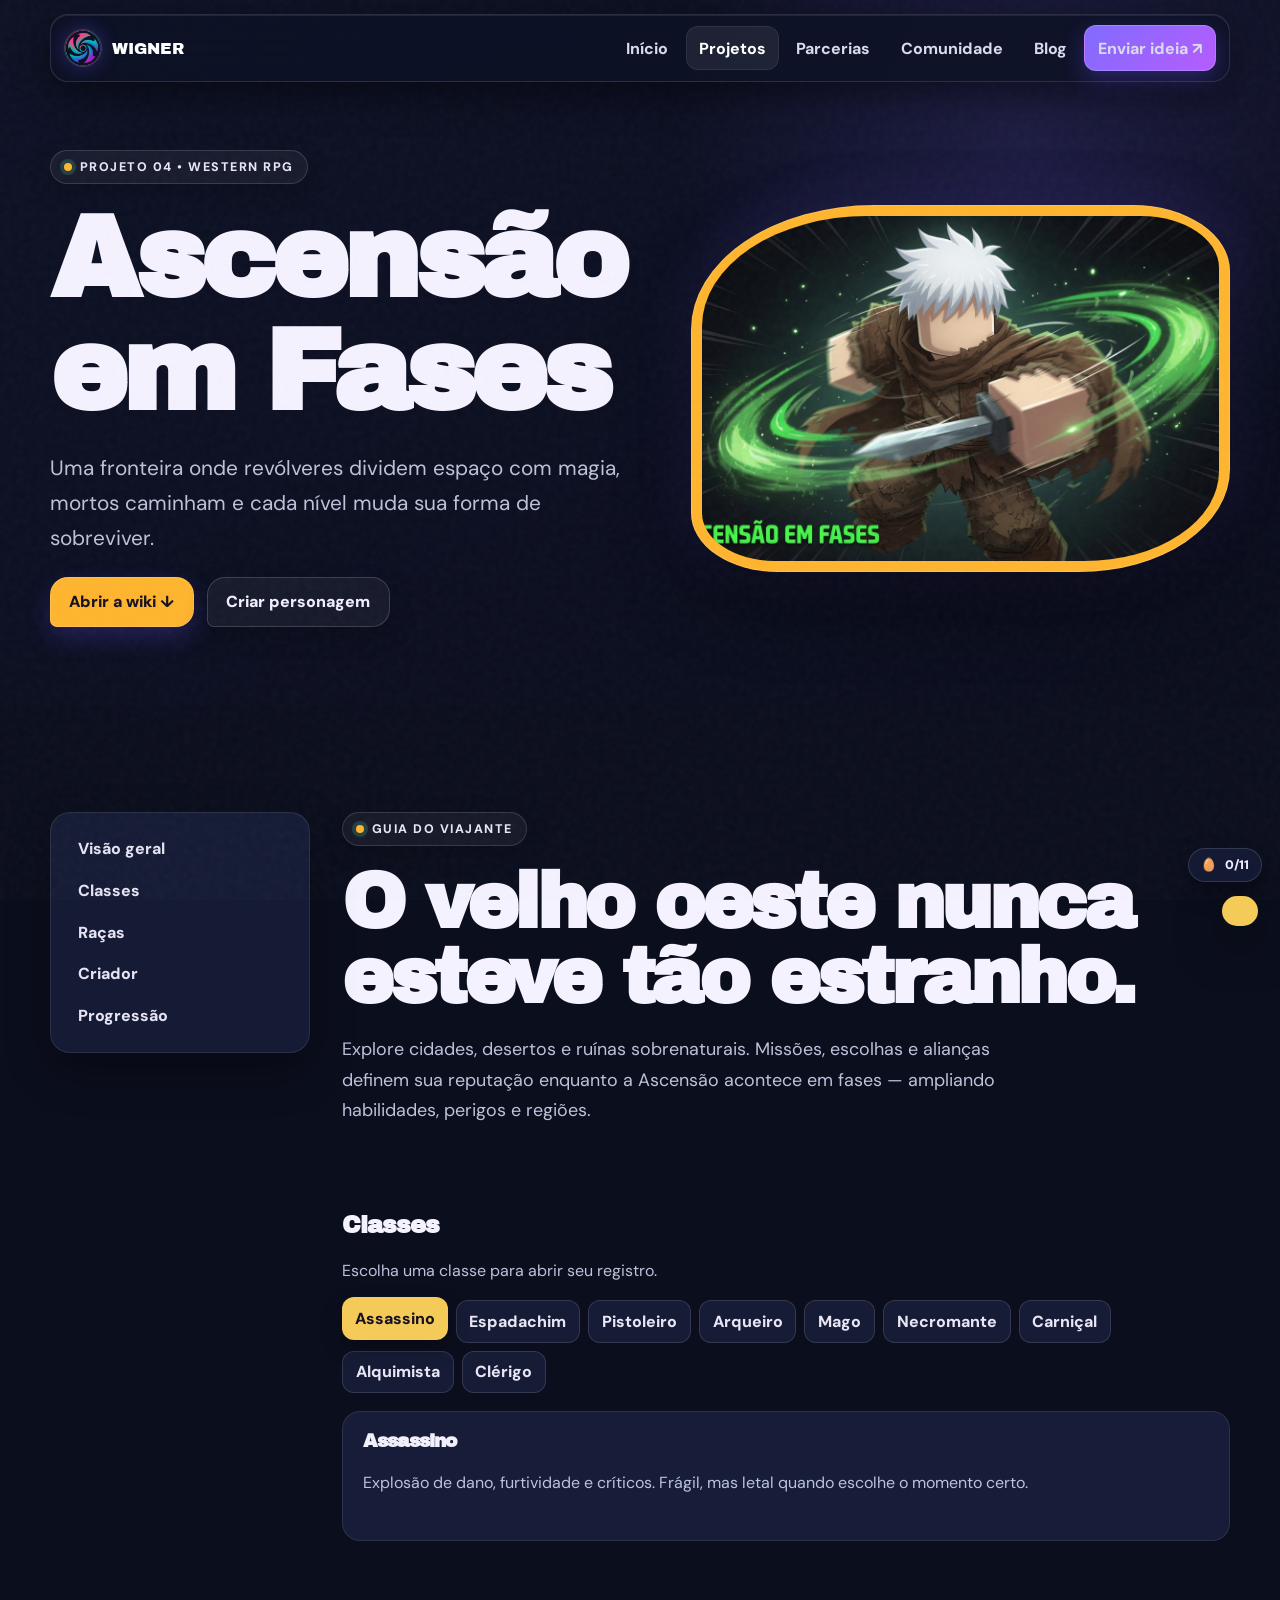
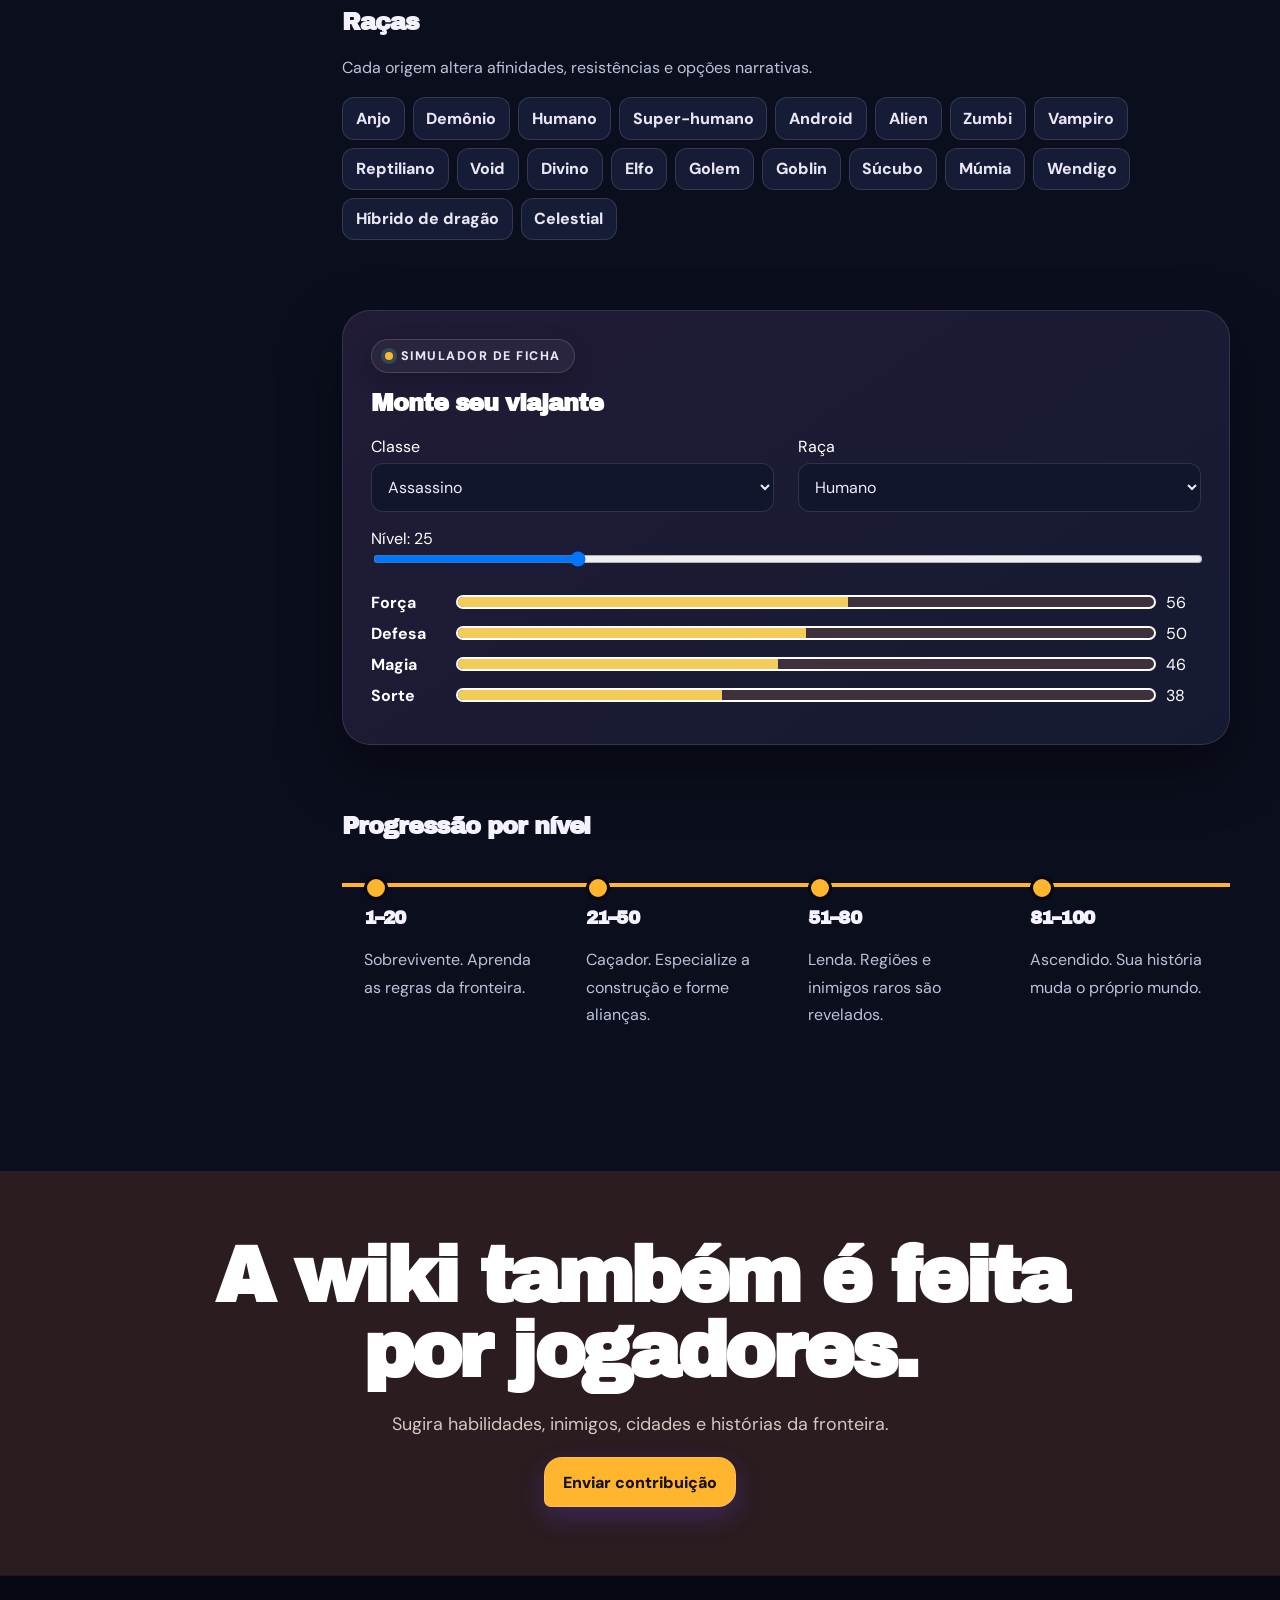
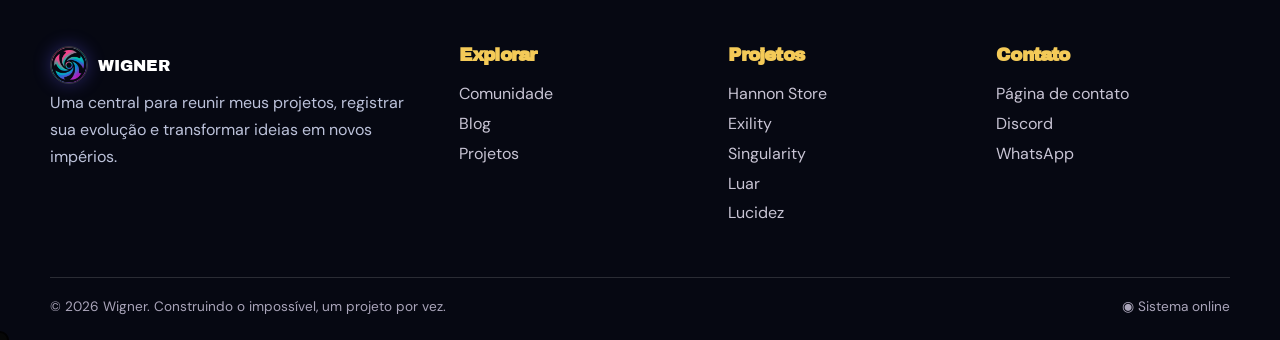
==== pages/ascensao.html @ 1fa514bf "Publica a central Wigner" ====
<!doctype html><html lang="pt-BR"><head><meta charset="utf-8"><meta name="viewport" content="width=device-width,initial-scale=1"><meta name="description" content="Ascensão em Fases — Western RPG com classes, raças, níveis e atributos."><title>Ascensão em Fases — Wiki Wigner</title><link rel="icon" href="../assets/icon/wignerico.ico"><link rel="stylesheet" href="../css/styles.css"></head><body class="theme-western themed" data-root=".." data-page="projetos"><div data-header></div><main>
<section class="page-hero"><div class="container hero-grid"><div class="reveal"><span class="eyebrow">Projeto 04 • Western RPG</span><h1 data-egg="title">Ascensão<br>em Fases</h1><p class="hero-copy">Uma fronteira onde revólveres dividem espaço com magia, mortos caminham e cada nível muda sua forma de sobreviver.</p><div class="button-row"><a class="button" href="#wiki">Abrir a wiki ↓</a><a class="button secondary" href="#builder">Criar personagem</a></div></div><div class="hero-art tilt reveal" style="background:#ffb52e"><img src="../assets/img/ascensaoemfasesbanner.jpg" alt="Paisagem de Ascensão em Fases"></div></div></section>
<section class="section" id="wiki"><div class="container wiki-layout"><aside class="wiki-nav"><a href="#visao">Visão geral</a><a href="#classes">Classes</a><a href="#racas">Raças</a><a href="#builder">Criador</a><a href="#progressao">Progressão</a></aside><div>
<section id="visao"><span class="eyebrow">Guia do viajante</span><h2 class="section-title">O velho oeste nunca esteve tão estranho.</h2><p class="section-lead">Explore cidades, desertos e ruínas sobrenaturais. Missões, escolhas e alianças definem sua reputação enquanto a Ascensão acontece em fases — ampliando habilidades, perigos e regiões.</p></section>
<section id="classes" style="padding-top:70px"><h2>Classes</h2><p>Escolha uma classe para abrir seu registro.</p><div class="wiki-list"><button class="wiki-pill active" data-wiki>Assassino</button><button class="wiki-pill" data-wiki>Espadachim</button><button class="wiki-pill" data-wiki>Pistoleiro</button><button class="wiki-pill" data-wiki>Arqueiro</button><button class="wiki-pill" data-wiki>Mago</button><button class="wiki-pill" data-wiki>Necromante</button><button class="wiki-pill" data-wiki>Carniçal</button><button class="wiki-pill" data-wiki>Alquimista</button><button class="wiki-pill" data-wiki>Clérigo</button></div><div class="info-panel" id="wikiInfo"><h3>Assassino</h3><p>Explosão de dano, furtividade e críticos. Frágil, mas letal quando escolhe o momento certo.</p></div></section>
<section id="racas" style="padding-top:70px"><h2>Raças</h2><p>Cada origem altera afinidades, resistências e opções narrativas.</p><div class="wiki-list"><button class="wiki-pill" data-wiki>Anjo</button><button class="wiki-pill" data-wiki>Demônio</button><button class="wiki-pill" data-wiki>Humano</button><button class="wiki-pill" data-wiki>Super-humano</button><button class="wiki-pill" data-wiki>Android</button><button class="wiki-pill" data-wiki>Alien</button><button class="wiki-pill" data-wiki>Zumbi</button><button class="wiki-pill" data-wiki>Vampiro</button><button class="wiki-pill" data-wiki>Reptiliano</button><button class="wiki-pill" data-wiki>Void</button><button class="wiki-pill" data-wiki>Divino</button><button class="wiki-pill" data-wiki>Elfo</button><button class="wiki-pill" data-wiki>Golem</button><button class="wiki-pill" data-wiki>Goblin</button><button class="wiki-pill" data-wiki>Súcubo</button><button class="wiki-pill" data-wiki>Múmia</button><button class="wiki-pill" data-wiki>Wendigo</button><button class="wiki-pill" data-wiki>Híbrido de dragão</button><button class="wiki-pill" data-wiki>Celestial</button></div></section>
<section id="builder" style="padding-top:70px"><div class="character-builder" id="characterBuilder"><span class="eyebrow">Simulador de ficha</span><h2>Monte seu viajante</h2><div class="grid two"><label>Classe<select id="classSelect"><option>Assassino</option><option>Espadachim</option><option>Pistoleiro</option><option>Arqueiro</option><option>Mago</option><option>Necromante</option><option>Carniçal</option><option>Alquimista</option><option>Clérigo</option></select></label><label>Raça<select id="raceSelect"><option>Humano</option><option>Anjo</option><option>Demônio</option><option>Android</option><option>Alien</option><option>Zumbi</option><option>Vampiro</option><option>Reptiliano</option><option>Void</option><option>Elfo</option><option>Golem</option><option>Goblin</option><option>Súcubo</option><option>Múmia</option><option>Wendigo</option><option>Híbrido de dragão</option><option>Celestial</option></select></label></div><label>Nível: <output id="levelOutput">25</output><input id="level" style="width:100%" type="range" min="1" max="100" value="25" oninput="levelOutput.value=value"></label><div style="margin-top:20px"><div class="stat"><b>Força</b><div class="stat-bar"><div class="stat-fill"></div></div><span class="stat-value"></span></div><div class="stat"><b>Defesa</b><div class="stat-bar"><div class="stat-fill"></div></div><span class="stat-value"></span></div><div class="stat"><b>Magia</b><div class="stat-bar"><div class="stat-fill"></div></div><span class="stat-value"></span></div><div class="stat"><b>Sorte</b><div class="stat-bar"><div class="stat-fill"></div></div><span class="stat-value"></span></div></div></div></section>
<section id="progressao" style="padding-top:70px"><h2>Progressão por nível</h2><div class="timeline"><article class="timeline-item"><h3>1–20</h3><p>Sobrevivente. Aprenda as regras da fronteira.</p></article><article class="timeline-item"><h3>21–50</h3><p>Caçador. Especialize a construção e forme alianças.</p></article><article class="timeline-item"><h3>51–80</h3><p>Lenda. Regiões e inimigos raros são revelados.</p></article><article class="timeline-item"><h3>81–100</h3><p>Ascendido. Sua história muda o próprio mundo.</p></article></div></section>
</div></div></section>
<section class="section compact" style="background:#2b1c20;color:white"><div class="container center"><h2 class="section-title center">A wiki também é feita por jogadores.</h2><p class="section-lead center" style="color:#d8c5bf">Sugira habilidades, inimigos, cidades e histórias da fronteira.</p><button class="button" data-open-ideas>Enviar contribuição</button></div></section>
</main><div data-footer></div><script src="../js/site.js"></script></body></html>
---- css/styles.css ----
@import url('https://fonts.googleapis.com/css2?family=Archivo+Black&family=DM+Sans:wght@400;500;600;700&display=swap');
:root{--ink:#101024;--paper:#f7f3e8;--white:#fffdf6;--purple:#7257ff;--pink:#ff5ca8;--cyan:#44d7e8;--yellow:#ffd447;--orange:#ff7a38;--green:#56d69b;--line:3px;--shadow:7px 7px 0 var(--ink);--radius:24px}
*{box-sizing:border-box}html{scroll-behavior:smooth}body{margin:0;color:var(--ink);background:var(--paper);font-family:"DM Sans",sans-serif;overflow-x:hidden}body::before{content:"";position:fixed;inset:0;z-index:20;pointer-events:none;opacity:.045;background-image:url("data:image/svg+xml,%3Csvg viewBox='0 0 180 180' xmlns='http://www.w3.org/2000/svg'%3E%3Cfilter id='n'%3E%3CfeTurbulence type='fractalNoise' baseFrequency='.75' numOctaves='4' stitchTiles='stitch'/%3E%3C/filter%3E%3Crect width='100%25' height='100%25' filter='url(%23n)' opacity='.8'/%3E%3C/svg%3E")}a{color:inherit}button,input,textarea,select{font:inherit}button,a{-webkit-tap-highlight-color:transparent}img{max-width:100%;display:block}h1,h2,h3,h4,p{margin-top:0}h1,h2,h3,.display{font-family:"Archivo Black",sans-serif;line-height:.98;letter-spacing:-.045em}p{line-height:1.7}::selection{background:var(--yellow);color:var(--ink)}
.skip-link{position:fixed;left:1rem;top:-5rem;z-index:999;background:var(--yellow);padding:.8rem;border:var(--line) solid}.skip-link:focus{top:1rem}.container{width:min(1180px,calc(100% - 40px));margin-inline:auto}.section{padding:105px 0;position:relative}.section.compact{padding:68px 0}.eyebrow{display:inline-flex;align-items:center;gap:.5rem;margin-bottom:1.2rem;padding:.5rem .8rem;border:2px solid;border-radius:999px;font-weight:800;font-size:.78rem;text-transform:uppercase;letter-spacing:.12em;background:var(--white)}.eyebrow::before{content:"";width:8px;height:8px;border-radius:50%;background:var(--green);box-shadow:0 0 0 4px #56d69b33}.section-title{font-size:clamp(2.4rem,6vw,5.2rem);max-width:900px;margin-bottom:1.2rem}.section-lead{max-width:680px;font-size:1.12rem;color:#4d4b61}.center{text-align:center;margin-inline:auto}.center.section-lead{margin-inline:auto}.accent{color:var(--purple)}
.site-header{position:fixed;z-index:100;top:14px;left:50%;transform:translateX(-50%);width:min(1180px,calc(100% - 28px));border:var(--line) solid var(--ink);border-radius:18px;background:rgba(255,253,246,.9);backdrop-filter:blur(16px);box-shadow:4px 4px 0 var(--ink);transition:.25s ease}.site-header.scrolled{top:7px}.header-inner{min-height:66px;padding:0 13px;display:flex;align-items:center;gap:18px}.brand{display:inline-flex;align-items:center;gap:10px;text-decoration:none;font-family:"Archivo Black";text-transform:uppercase}.brand img{width:38px;height:38px;border:2px solid;border-radius:50%;transition:transform .3s}.brand:hover img{transform:rotate(-12deg) scale(1.08)}.nav{display:flex;align-items:center;gap:5px;margin-left:auto}.nav a,.nav button{text-decoration:none;background:transparent;border:0;border-radius:12px;padding:.7rem .8rem;font-weight:750;cursor:pointer}.nav a:hover,.nav a.active,.nav button:hover{background:var(--yellow)}.nav-cta{background:var(--purple)!important;color:white;border:2px solid var(--ink)!important;box-shadow:3px 3px 0 var(--ink)}.menu-button{display:none;margin-left:auto;width:42px;height:42px;border:2px solid;border-radius:12px;background:var(--yellow);font-size:1.3rem}
.hero{min-height:100svh;padding:135px 0 70px;position:relative;overflow:hidden;display:flex;align-items:center;background:radial-gradient(circle at 12% 20%,#44d7e855 0 12%,transparent 32%),radial-gradient(circle at 90% 25%,#ff5ca855 0 10%,transparent 29%),var(--paper)}.hero-grid{display:grid;grid-template-columns:1.05fr .95fr;align-items:center;gap:45px}.hero h1{font-size:clamp(4rem,10vw,8.5rem);margin-bottom:1.4rem;position:relative}.hero h1 span{display:block;color:var(--purple);text-shadow:5px 5px 0 var(--ink);-webkit-text-stroke:2px var(--ink)}.hero-copy{max-width:620px;font-size:clamp(1.05rem,2vw,1.3rem);color:#454258}.hero-actions,.button-row{display:flex;gap:13px;flex-wrap:wrap;align-items:center}.button{display:inline-flex;align-items:center;justify-content:center;gap:.55rem;min-height:50px;padding:.75rem 1.15rem;border:var(--line) solid var(--ink);border-radius:14px;background:var(--purple);color:white;text-decoration:none;font-weight:850;cursor:pointer;box-shadow:5px 5px 0 var(--ink);transition:transform .18s,box-shadow .18s}.button:hover{transform:translate(3px,3px);box-shadow:2px 2px 0 var(--ink)}.button.secondary{background:var(--white);color:var(--ink)}.button.yellow{background:var(--yellow);color:var(--ink)}.button.orange{background:var(--orange);color:var(--ink)}.button.small{min-height:40px;padding:.55rem .8rem;font-size:.88rem;box-shadow:3px 3px 0 var(--ink)}.hero-art{position:relative;transform:rotate(2deg);border:var(--line) solid;border-radius:42px 18px;padding:10px;background:var(--yellow);box-shadow:13px 13px 0 var(--ink)}.hero-art img{width:100%;aspect-ratio:1.12;object-fit:cover;border:var(--line) solid;border-radius:32px 12px}.float-chip{position:absolute;padding:.75rem 1rem;border:var(--line) solid;border-radius:15px;background:var(--white);box-shadow:5px 5px 0 var(--ink);font-weight:850;animation:float 4s ease-in-out infinite}.chip-a{left:-30px;bottom:16%}.chip-b{right:-20px;top:12%;animation-delay:-2s;background:var(--pink);color:white}.orbit-doodle{position:absolute;width:360px;height:360px;border:3px dashed var(--purple);border-radius:50%;opacity:.17;animation:spin 24s linear infinite}.orbit-a{left:-180px;bottom:-140px}.orbit-b{right:-170px;top:100px}
.marquee{overflow:hidden;background:var(--ink);color:white;border-block:var(--line) solid var(--ink);transform:rotate(-1deg);width:102%;margin-left:-1%}.marquee-track{display:flex;width:max-content;gap:32px;padding:15px 0;animation:marquee 24s linear infinite;font-family:"Archivo Black";text-transform:uppercase}.marquee-track span::after{content:" ✦";color:var(--yellow);margin-left:32px}
.grid{display:grid;gap:24px}.grid.three{grid-template-columns:repeat(3,1fr)}.grid.four{grid-template-columns:repeat(4,1fr)}.grid.two{grid-template-columns:repeat(2,1fr)}.card{position:relative;background:var(--white);border:var(--line) solid var(--ink);border-radius:var(--radius);box-shadow:var(--shadow);padding:26px;transition:transform .25s ease,box-shadow .25s ease}.card:hover{transform:translateY(-7px) rotate(-.5deg);box-shadow:11px 15px 0 var(--ink)}.card .icon{display:grid;place-items:center;width:55px;height:55px;border:2px solid;border-radius:17px;background:var(--yellow);font-size:1.65rem;margin-bottom:32px;transform:rotate(-5deg)}.card h3{font-size:1.42rem;margin-bottom:.7rem;letter-spacing:-.025em}.card p{color:#555267;margin-bottom:0}.card.purple{background:#dcd5ff}.card.cyan{background:#c9f7f7}.card.pink{background:#ffd5e9}.card.yellow{background:#fff0a8}.card.orange{background:#ffd6b3}.tag-row{display:flex;flex-wrap:wrap;gap:7px;margin:1rem 0}.tag{border:2px solid;border-radius:99px;padding:.32rem .6rem;font-size:.76rem;font-weight:800;background:var(--white)}
.project-stack{display:grid;gap:24px;margin-top:45px}.project-row{display:grid;grid-template-columns:1fr 1.35fr;min-height:330px;overflow:hidden;border:var(--line) solid;border-radius:30px;background:var(--white);box-shadow:9px 9px 0 var(--ink)}.project-row:nth-child(even){grid-template-columns:1.35fr 1fr}.project-row:nth-child(even) .project-image{order:2}.project-image{position:relative;overflow:hidden;min-height:290px}.project-image img{width:100%;height:100%;object-fit:cover;transition:transform .7s cubic-bezier(.2,.8,.2,1)}.project-row:hover .project-image img{transform:scale(1.08)}.project-number{position:absolute;top:15px;left:15px;width:48px;height:48px;display:grid;place-items:center;background:var(--yellow);border:2px solid;border-radius:50%;font-family:"Archivo Black"}.project-info{padding:clamp(25px,5vw,52px);display:flex;flex-direction:column;justify-content:center}.project-info h3{font-size:clamp(2rem,4vw,3.5rem)}
.dark-section{background:var(--ink);color:white}.dark-section .section-lead,.dark-section p{color:#c2bfd0}.dark-section .card{color:var(--ink)}.partner-feature{display:grid;grid-template-columns:.8fr 1.2fr;gap:55px;align-items:center}.partner-logo{background:#1c193c;border:3px solid white;border-radius:34px;padding:35px;box-shadow:12px 12px 0 var(--purple);transform:rotate(-2deg)}
.page-hero{padding:150px 0 80px;min-height:74svh;display:flex;align-items:center;position:relative;overflow:hidden}.page-hero .hero-grid{width:min(1180px,calc(100% - 40px));margin-inline:auto}.page-hero h1{font-size:clamp(3.7rem,9vw,8rem);margin-bottom:1.3rem}.page-hero .hero-art img{aspect-ratio:1.5}.theme-singularity{--theme:#7e62ff;background:#070715;color:white}.theme-singularity p{color:#c5c0de}.theme-exility{--theme:#ff8a1d;background:#160b16;color:white}.theme-exility p{color:#e8c4a6}.theme-hannon{--theme:#ff5c79;background:#fff2f5}.theme-western{--theme:#ffb52e;background:#f5e0b8}.theme-lunar{--theme:#6dffbb;background:#091a20;color:white}.theme-lunar p{color:#b7d6d0}.theme-blog{--theme:#50cddd;background:#dffafb}.themed .button{background:var(--theme);color:var(--ink)}.themed .eyebrow::before{background:var(--theme)}
.black-hole-stage{position:relative;min-height:520px;display:grid;place-items:center;overflow:hidden}.black-hole{width:min(46vw,330px);aspect-ratio:1;border-radius:50%;background:#000;box-shadow:0 0 0 19px #5436ff44,0 0 45px 30px #8d57ff99,0 0 140px 45px #395cff55;animation:holePulse 5s ease-in-out infinite;cursor:crosshair}.accretion{position:absolute;width:min(65vw,480px);height:125px;border:16px solid #a98cff;border-left-color:#472dff;border-right-color:#f5eaff;border-radius:50%;transform:rotate(-12deg);filter:blur(2px);animation:spinDisk 6s linear infinite}.space-dot{position:absolute;width:4px;height:4px;background:white;border-radius:50%;box-shadow:80px 120px white,-140px 80px #8da7ff,160px -80px white,-90px -150px white,240px 30px #9d81ff,-230px -60px white}.timeline{display:grid;grid-template-columns:repeat(4,1fr);gap:0;margin-top:45px}.timeline-item{padding:22px;border-top:4px solid var(--theme,var(--purple));position:relative}.timeline-item::before{content:"";position:absolute;width:18px;height:18px;border-radius:50%;top:-11px;left:22px;background:var(--theme,var(--purple));border:3px solid var(--ink)}
.exility-sun{width:min(44vw,340px);aspect-ratio:1;margin:auto;border-radius:48% 52% 43% 57%;background:radial-gradient(circle at 38% 32%,#fff8c9 0 8%,#ffd447 9% 32%,#ff6a27 55%,#a72245 74%);box-shadow:0 0 50px #ff8328,0 0 140px #ff471f66;animation:morph 7s ease-in-out infinite,spin 25s linear infinite;border:3px solid #ffcf55}
.store-toolbar{display:flex;gap:12px;flex-wrap:wrap;margin:30px 0}.store-toolbar input,.store-toolbar select{min-height:50px;padding:.7rem 1rem;border:3px solid;border-radius:14px;background:var(--white);box-shadow:4px 4px 0 var(--ink)}.store-toolbar input{flex:1;min-width:220px}.product-card{padding:0;overflow:hidden}.product-art{min-height:180px;display:grid;place-items:center;font-size:5rem;border-bottom:3px solid;background:linear-gradient(145deg,#ffdae5,#ffd457)}.product-card .product-body{padding:22px}.price{font-family:"Archivo Black";font-size:1.6rem;color:#ef315f}
.wiki-layout{display:grid;grid-template-columns:260px 1fr;gap:32px;align-items:start}.wiki-nav{position:sticky;top:100px;border:3px solid;border-radius:20px;background:var(--white);padding:15px;box-shadow:6px 6px 0 var(--ink)}.wiki-nav a{display:block;text-decoration:none;padding:.65rem .75rem;border-radius:10px;font-weight:800}.wiki-nav a:hover{background:var(--yellow)}.character-builder{background:#251a24;color:white;border:3px solid var(--ink);border-radius:28px;padding:28px;box-shadow:9px 9px 0 var(--ink)}.character-builder select{width:100%;padding:.75rem;border:2px solid;border-radius:12px;background:#fff8e8;margin:.4rem 0 1rem}.stat{display:grid;grid-template-columns:75px 1fr 35px;align-items:center;gap:10px;margin:10px 0}.stat-bar{height:14px;background:#3e313b;border:2px solid white;border-radius:99px;overflow:hidden}.stat-fill{height:100%;width:50%;background:var(--yellow);transition:width .3s}.wiki-list{display:flex;flex-wrap:wrap;gap:8px}.wiki-pill{padding:.6rem .8rem;border:2px solid;background:var(--white);border-radius:12px;font-weight:800;cursor:pointer;transition:.2s}.wiki-pill:hover,.wiki-pill.active{transform:translateY(-3px);background:var(--yellow);box-shadow:3px 4px 0 var(--ink)}.info-panel{margin-top:18px;min-height:130px;background:#fff9e9;border:3px solid;border-radius:18px;padding:20px}
.moon-system{position:relative;min-height:520px;display:grid;place-items:center}.moon{width:170px;aspect-ratio:1;border-radius:50%;background:radial-gradient(circle at 35% 30%,#fff 0 6%,#c9d5d6 8% 25%,#859b9e 72%);box-shadow:0 0 50px #b9fff599;border:3px solid var(--ink);z-index:2}.moon-orbit{position:absolute;width:390px;height:230px;border:2px dashed #79f4c7;border-radius:50%;animation:spin 18s linear infinite}.moon-orbit::after{content:"";position:absolute;width:46px;aspect-ratio:1;border-radius:50%;background:var(--yellow);border:3px solid var(--ink);top:5px;left:60px;box-shadow:0 0 22px var(--yellow)}.metric{font-family:"Archivo Black";font-size:clamp(2rem,5vw,4rem);margin-bottom:.2rem}.disclaimer{border:2px dashed currentColor;border-radius:14px;padding:12px 15px;opacity:.75;font-size:.85rem}
.contact-panel{display:grid;grid-template-columns:.85fr 1.15fr;border:3px solid;border-radius:28px;overflow:hidden;background:var(--white);box-shadow:10px 10px 0 var(--ink)}.contact-copy{padding:42px;background:var(--purple);color:white}.contact-form{padding:42px}.field{display:grid;gap:7px;margin-bottom:16px}.field label{font-weight:800}.field input,.field textarea,.field select{width:100%;border:2px solid;border-radius:12px;padding:.8rem;background:#fffefa}.field textarea{min-height:130px;resize:vertical}
.site-footer{background:var(--ink);color:white;padding:70px 0 25px}.footer-grid{display:grid;grid-template-columns:1.6fr repeat(3,1fr);gap:35px}.footer-grid h3{color:var(--yellow)}.footer-links a{display:block;text-decoration:none;color:#c8c4d4;margin:.55rem 0}.footer-links a:hover{color:var(--yellow)}.footer-bottom{border-top:1px solid #ffffff25;margin-top:45px;padding-top:20px;display:flex;justify-content:space-between;gap:20px;color:#aaa5ba;font-size:.85rem}.easter-trigger{cursor:help}
.modal{position:fixed;inset:0;z-index:300;background:#0c0927d9;backdrop-filter:blur(10px);display:none;place-items:center;padding:20px}.modal.open{display:grid}.modal-box{width:min(620px,100%);max-height:90vh;overflow:auto;background:var(--paper);color:var(--ink);border:3px solid;border-radius:25px;padding:30px;box-shadow:10px 10px 0 var(--yellow);animation:pop .3s ease}.modal-close{float:right;border:2px solid;background:var(--pink);border-radius:50%;width:40px;height:40px;font-weight:900;cursor:pointer}.toast{position:fixed;z-index:400;right:22px;bottom:22px;max-width:380px;background:var(--yellow);border:3px solid;border-radius:17px;padding:15px 18px;box-shadow:6px 6px 0 var(--ink);transform:translateY(160%);transition:.35s cubic-bezier(.2,.8,.2,1);font-weight:800}.toast.show{transform:translateY(0)}.egg-counter{position:fixed;z-index:80;right:18px;bottom:18px;display:flex;align-items:center;gap:8px;border:2px solid;border-radius:99px;padding:.5rem .75rem;background:var(--white);box-shadow:3px 3px 0 var(--ink);font-weight:900;font-size:.78rem;cursor:pointer}.cursor-orb{width:18px;height:18px;border:2px solid var(--ink);background:var(--yellow);border-radius:50%;position:fixed;z-index:500;pointer-events:none;transform:translate(-50%,-50%);transition:width .15s,height .15s;mix-blend-mode:multiply}.reveal{opacity:0;transform:translateY(28px);transition:.75s cubic-bezier(.2,.8,.2,1)}.reveal.visible{opacity:1;transform:none}.tilt{transform-style:preserve-3d}
@keyframes float{50%{transform:translateY(-13px) rotate(2deg)}}@keyframes spin{to{transform:rotate(360deg)}}@keyframes spinDisk{to{transform:rotate(348deg)}}@keyframes holePulse{50%{transform:scale(1.06);box-shadow:0 0 0 23px #5436ff33,0 0 65px 35px #8d57ff88,0 0 180px 60px #395cff44}}@keyframes marquee{to{transform:translateX(-50%)}}@keyframes morph{50%{border-radius:58% 42% 55% 45%;transform:scale(1.04)}}@keyframes pop{from{opacity:0;transform:scale(.82) rotate(-2deg)}}
@media(max-width:950px){.nav{display:none;position:absolute;top:72px;left:0;right:0;background:var(--white);border:3px solid;border-radius:18px;padding:12px;box-shadow:5px 5px 0 var(--ink)}.nav.open{display:grid}.menu-button{display:block}.hero-grid,.partner-feature,.contact-panel{grid-template-columns:1fr}.hero-art{max-width:650px;margin:20px auto 0}.grid.four,.grid.three{grid-template-columns:repeat(2,1fr)}.wiki-layout{grid-template-columns:1fr}.wiki-nav{position:static;display:flex;overflow:auto}.timeline{grid-template-columns:repeat(2,1fr)}.footer-grid{grid-template-columns:repeat(2,1fr)}}@media(max-width:650px){.container{width:min(100% - 26px,1180px)}.section{padding:75px 0}.hero{padding-top:120px}.hero h1{font-size:clamp(3.4rem,20vw,5rem)}.grid.two,.grid.three,.grid.four{grid-template-columns:1fr}.project-row,.project-row:nth-child(even){grid-template-columns:1fr}.project-row:nth-child(even) .project-image{order:0}.timeline{grid-template-columns:1fr}.footer-grid{grid-template-columns:1fr 1fr}.footer-grid>:first-child{grid-column:1/-1}.footer-bottom{flex-direction:column}.float-chip{display:none}.cursor-orb{display:none}.contact-copy,.contact-form{padding:27px}.page-hero{padding-top:130px}}@media(prefers-reduced-motion:reduce){*,*::before,*::after{animation-duration:.01ms!important;animation-iteration-count:1!important;scroll-behavior:auto!important;transition-duration:.01ms!important}.reveal{opacity:1;transform:none}}

/* ==========================================================
   WIGNER NIGHT — visual confortável, orgânico e cartoonesco
   ========================================================== */
:root{
  --ink:#070916;
  --paper:#0d1125;
  --white:#171d38;
  --purple:#8571ff;
  --pink:#ff72ae;
  --cyan:#55d6e6;
  --yellow:#f4ca58;
  --orange:#ff9256;
  --green:#68daa9;
  --line:1px;
  --shadow:0 18px 50px rgba(0,0,0,.3);
}
body{color:#f4f2ff;background:#0b0e1d}
body::after{content:"";position:fixed;inset:0;z-index:-1;pointer-events:none;background:radial-gradient(circle at 12% 16%,#6555e71c 0 12%,transparent 28%),radial-gradient(circle at 88% 30%,#ec579b14 0 10%,transparent 26%),radial-gradient(circle,#ffffff22 1px,transparent 1.5px);background-size:auto,auto,38px 38px;mask-image:linear-gradient(to bottom,#000,transparent 75%)}
p,.section-lead,.hero-copy{color:#bfc4db}
.accent{color:#9c8cff}
.site-header{border:1px solid #ffffff1f;background:rgba(14,18,38,.84);box-shadow:0 12px 38px #0007,0 1px 0 #ffffff15 inset}
.brand{color:#fff}.brand img{border:1px solid #ffffff30;box-shadow:0 0 18px #6658ff55}
.nav a,.nav button{color:#d9daeb}.nav a:hover,.nav a.active,.nav button:hover{background:#ffffff12;color:#fff}
.nav a.active{box-shadow:0 0 0 1px #ffffff12 inset}
.nav-cta{background:linear-gradient(135deg,#806cff,#b65cff)!important;border:1px solid #ffffff30!important;box-shadow:0 8px 22px #6f53ff4d}
.menu-button{color:#fff;border:1px solid #ffffff22;background:#7a67f4}
.hero{background:radial-gradient(circle at 12% 20%,#33cde52b 0 12%,transparent 34%),radial-gradient(circle at 90% 25%,#f04f9a28 0 10%,transparent 31%),linear-gradient(160deg,#0d1125,#10142a 55%,#0b0e1d)}
.hero h1{color:#f6f4ff}.hero h1 span{color:#9886ff;text-shadow:0 7px 30px #6e5bff5c;-webkit-text-stroke:0}
.eyebrow{color:#e9e7f7;border:1px solid #ffffff24;background:#ffffff0c;box-shadow:0 8px 24px #0003}
.button{border:1px solid #ffffff27;background:linear-gradient(135deg,#806dff,#a85bff);box-shadow:0 10px 25px #6047e448;color:#fff;border-radius:18px 18px 18px 7px}
.button:hover{transform:translateY(-4px) rotate(-1deg);box-shadow:0 16px 34px #6047e45c}
.button.secondary{background:#ffffff0c;color:#f1efff;border-color:#ffffff2a;box-shadow:0 10px 25px #0003}
.button.yellow{background:linear-gradient(135deg,#f0c75b,#e9a94b);color:#191326}
.button.orange{background:linear-gradient(135deg,#ff9b55,#f76e5a);color:#24121b}
.hero-art{border:1px solid #ffffff27;background:linear-gradient(145deg,#6f5de4,#e35f9e);box-shadow:0 28px 70px #0008,0 0 55px #735cff32;border-radius:34% 18% 28% 16%}
.hero-art img{border:0;border-radius:32% 15% 26% 14%}
.float-chip{border:1px solid #ffffff26;background:#171c38;color:#fff;box-shadow:0 14px 34px #0006;border-radius:20px 20px 7px 20px}
.chip-b{background:#d94d90}
.orbit-doodle{border-color:#8b76ff}
.marquee{border:0;background:#7362e7;transform:rotate(-.5deg);box-shadow:0 12px 35px #0005}
.card{color:#f3f1ff;background:linear-gradient(145deg,#1a203e,#141a33);border:1px solid #ffffff14;box-shadow:var(--shadow);border-radius:32px 20px 34px 16px;overflow:hidden}
.card:nth-child(3n+2){border-radius:18px 36px 20px 34px}.card:nth-child(3n){border-radius:36px 18px 30px 22px}
.card::after{content:"";position:absolute;width:90px;height:90px;border-radius:44% 56% 38% 62%;right:-28px;top:-35px;background:var(--purple);opacity:.08;transition:.35s}
.card:hover{transform:translateY(-9px) rotate(-1.2deg) scale(1.01);box-shadow:0 25px 65px #0006}
.card:hover::after{transform:scale(1.4) rotate(30deg);opacity:.14}
.card .icon{border:0;background:#ffffff12;color:#f8cd65;border-radius:50% 46% 54% 42%;box-shadow:0 8px 24px #0004}
.card p{color:#b8bed5}
.card.purple{background:linear-gradient(145deg,#31285b,#1c203d)}.card.cyan{background:linear-gradient(145deg,#16444d,#18213c)}.card.pink{background:linear-gradient(145deg,#512742,#1c1d3a)}.card.yellow{background:linear-gradient(145deg,#4c4123,#1d2039)}.card.orange{background:linear-gradient(145deg,#523021,#201d38)}
.tag{color:#e9e7f5;border:1px solid #ffffff24;background:#ffffff0d}
.project-row,.dark-section .project-row{color:#f5f2ff;background:linear-gradient(135deg,#181d39,#11162e);border:1px solid #ffffff18;box-shadow:0 22px 60px #0006;border-radius:38px 18px 38px 18px}
.project-row:nth-child(even){border-radius:18px 38px 18px 38px}
.project-info,.project-info h3,.dark-section .project-info,.dark-section .project-info h3{color:#f6f4ff}
.project-info p,.dark-section .project-info p{color:#bac0d8}
.project-number{color:#1b1526;border:0;box-shadow:0 8px 24px #0005}
.dark-section{background:linear-gradient(180deg,#070916,#0d1125);color:#f5f3ff}.dark-section .card{color:#f5f3ff}
.partner-logo{border:1px solid #ffffff22;box-shadow:0 28px 70px #0007,0 0 50px #795fff25;border-radius:42% 18% 36% 22%}
.page-hero{background:radial-gradient(circle at 80% 20%,#7059e52c,transparent 30%),linear-gradient(150deg,#0d1125,#0a0d1c)!important;color:#f5f2ff}
.theme-hannon,.theme-western,.theme-blog{background:#0b0e1d;color:#f5f2ff}
.theme-hannon p,.theme-western p,.theme-blog p{color:#bcc2da}
.theme-hannon .hero-art{background:linear-gradient(145deg,#d95891,#6f5bdc)}
.theme-western .hero-art{background:linear-gradient(145deg,#d89348,#6548aa)}
.themed .button{color:#171122}
.store-toolbar input,.store-toolbar select,.field input,.field textarea,.field select{color:#f0eff8;border:1px solid #ffffff1e;background:#171c36;box-shadow:0 12px 30px #0004}
.wiki-nav{border:1px solid #ffffff18;background:#151b35;box-shadow:0 18px 45px #0005}.wiki-nav a{color:#e6e4f4}.wiki-nav a:hover{color:#1b1424}
.wiki-pill{color:#e8e5f4;border:1px solid #ffffff20;background:#171c36}.wiki-pill:hover,.wiki-pill.active{color:#171122;border:0;box-shadow:0 9px 20px #0004}
.info-panel{color:#f1effa;background:#171d38;border:1px solid #ffffff18}.character-builder{border:1px solid #ffffff1c;background:linear-gradient(145deg,#211b36,#151a32);box-shadow:0 24px 60px #0006}
.character-builder select{color:#eeeaf8;border:1px solid #ffffff20;background:#11162c}
.contact-panel{border:1px solid #ffffff18;background:#141a33;box-shadow:0 24px 65px #0006;border-radius:36px 18px 36px 18px}.contact-copy{background:linear-gradient(145deg,#604fd2,#9f4d9b)}.contact-form{color:#f4f1ff}
.site-footer{background:#060812;border-top:1px solid #ffffff12}.modal-box{color:#f2efff;background:#12172f;border:1px solid #ffffff20;box-shadow:0 30px 90px #000a}.modal-close{color:#fff;border:0}.toast{color:#171122;border:0;box-shadow:0 18px 45px #0008}.egg-counter{color:#eeeaff;border:1px solid #ffffff22;background:#141a34;box-shadow:0 10px 25px #0005}
.author-photo{max-width:430px;padding:10px;background:linear-gradient(145deg,#5e51cb,#cf568e);border-radius:48% 20% 42% 23%;box-shadow:0 25px 65px #0007;transform:rotate(-2deg)}.author-photo img{width:100%;aspect-ratio:1/1.08;object-fit:cover;border-radius:46% 18% 40% 20%;filter:saturate(.9) contrast(1.03)}
blockquote{margin:28px 0;padding:22px 26px;border-left:4px solid var(--yellow);background:#ffffff08;border-radius:6px 24px 24px 6px;color:#f5d879;font:1.2rem/1.6 "DM Sans",sans-serif}
.author-story{background:radial-gradient(circle at 20% 40%,#5d4ce225,transparent 28%),#0d1125}
@media(max-width:950px){.nav{background:#11162d;border:1px solid #ffffff20;box-shadow:0 20px 50px #0008}.nav a{padding:.85rem 1rem}.hero-art{border-radius:28% 14% 24% 12%}}
@media(max-width:650px){.page-hero .hero-grid{width:min(100% - 26px,1180px)}.card,.project-row,.project-row:nth-child(even){border-radius:26px 14px 26px 14px}.hero h1 span{text-shadow:0 7px 24px #6e5bff55}}

/* Lucidez — capa integral */
.book-art{display:grid;place-items:center;min-height:640px;padding:28px;background:radial-gradient(circle at 50% 30%,#d4a44330,transparent 45%),linear-gradient(150deg,#302716,#121426)}
.page-hero .book-art .book-cover-full{width:auto;height:auto;max-width:100%;max-height:610px;aspect-ratio:auto;object-fit:contain;border-radius:12px;box-shadow:0 28px 65px #000a}
.download-note{margin-top:22px;font-size:.87rem;color:#aaa6bb}

/* Linha do tempo dos projetos */
.roadmap-section{background:radial-gradient(circle at 80% 15%,#7159e520,transparent 25%),#0a0e20}
.roadmap-filters{display:flex;flex-wrap:wrap;gap:10px;margin:38px 0 52px}
.roadmap{position:relative;display:grid;gap:26px;max-width:980px}
.roadmap::before{content:"";position:absolute;left:31px;top:22px;bottom:22px;width:3px;border-radius:99px;background:linear-gradient(var(--green),var(--purple),var(--pink));opacity:.55}
.roadmap-item{position:relative;display:grid;grid-template-columns:64px 150px 1fr;gap:20px;align-items:start}
.roadmap-marker{position:relative;z-index:2;width:64px;height:64px;display:grid;place-items:center;border-radius:48% 52% 42% 58%;background:#18203c;border:1px solid #ffffff25;box-shadow:0 10px 30px #0007;font:1.25rem "Archivo Black";color:#fff}
.roadmap-item.done .roadmap-marker{background:#174031;color:#86ebbc}
.roadmap-item.active .roadmap-marker{background:#352c69;color:#b0a3ff;animation:roadmapPulse 2.4s ease-in-out infinite}
.roadmap-item.next .roadmap-marker{background:#42283c;color:#ff9fc5}
.roadmap-date{padding-top:20px;color:#969bb5;font-size:.78rem;font-weight:800;letter-spacing:.1em}
.roadmap-card{padding:25px 28px;background:linear-gradient(145deg,#171d38,#12172e);border:1px solid #ffffff16;border-radius:26px 14px 26px 14px;box-shadow:0 18px 45px #0004;transition:.3s}
.roadmap-card:hover{transform:translateX(8px);border-color:#ffffff2d;background:linear-gradient(145deg,#1d2445,#151a33)}
.roadmap-card h3{margin:.8rem 0;font-size:1.45rem}.roadmap-card p{margin-bottom:0}
.status{display:inline-flex;padding:.35rem .65rem;border-radius:999px;font-size:.72rem;font-weight:900;text-transform:uppercase;letter-spacing:.08em}
.status.done{background:#62d9a41a;color:#7ee9b8}.status.active{background:#8d78ff1c;color:#aa9bff}.status.next{background:#ff71ad1b;color:#ff9ac5}
.roadmap-note{margin:36px 0 0 104px;padding:16px 18px;border-left:3px solid var(--yellow);background:#ffffff08;border-radius:5px 16px 16px 5px;color:#aaaec4;font-size:.9rem}
@keyframes roadmapPulse{50%{transform:scale(1.08);box-shadow:0 0 30px #7562ed66}}
@media(max-width:760px){.book-art{min-height:500px}.page-hero .book-art .book-cover-full{max-height:500px}.roadmap-item{grid-template-columns:54px 1fr;gap:14px}.roadmap-marker{width:54px;height:54px}.roadmap::before{left:26px}.roadmap-date{grid-column:2;padding-top:15px}.roadmap-card{grid-column:2}.roadmap-note{margin-left:68px}}

/* Comunidade — ideias em movimento */
.community-hero{background:radial-gradient(circle at 78% 42%,#8c67ff29,transparent 26%),radial-gradient(circle at 20% 20%,#35cfe31d,transparent 28%),#0b0f21!important}
.community-orbit{position:relative;min-height:520px;display:grid;place-items:center}
.idea-core{position:relative;z-index:4;width:154px;aspect-ratio:1;display:grid;place-items:center;border-radius:44% 56% 48% 52%;background:linear-gradient(145deg,#f5cc5d,#f29c54);color:#23172d;font-size:3.4rem;box-shadow:0 0 70px #f1bd5455;animation:ideaFloat 4s ease-in-out infinite}.idea-core span{display:block;font:1rem "Archivo Black";letter-spacing:.08em}
.idea-orbit{position:absolute;width:390px;height:245px;border:1px dashed #9b8bff66;border-radius:50%;animation:spin 18s linear infinite}.idea-orbit span{position:absolute;top:3px;left:50px;padding:.55rem .75rem;border-radius:14px;background:#252b50;border:1px solid #ffffff22;color:#eceaff;font-weight:800;box-shadow:0 10px 25px #0006}
.orbit-two{width:480px;height:310px;animation-duration:24s;animation-direction:reverse;transform:rotate(35deg)}.orbit-two span{top:auto;bottom:20px;left:auto;right:60px;background:#43294d}.orbit-three{width:315px;height:410px;animation-duration:21s;transform:rotate(-30deg)}.orbit-three span{top:45%;left:-18px;background:#19414b}
.idea-path{position:relative;display:grid;grid-template-columns:repeat(4,1fr);gap:18px;margin-top:48px}.idea-path::before{content:"";position:absolute;left:8%;right:8%;top:34px;height:2px;background:linear-gradient(90deg,var(--yellow),var(--purple),var(--cyan));opacity:.5}
.idea-step{position:relative;z-index:2;padding:0 10px}.idea-step>span{width:68px;height:68px;display:grid;place-items:center;margin-bottom:22px;border-radius:48% 52% 44% 56%;background:#1b2140;border:1px solid #ffffff22;box-shadow:0 12px 28px #0005;color:#cabfff;font:1.1rem "Archivo Black"}.idea-step h3{font-size:1.25rem}.idea-step p{font-size:.94rem}
.community-projects{background:radial-gradient(circle at 20% 15%,#ef57951a,transparent 26%),#0e1228}.text-action{position:relative;z-index:2;margin-top:18px;padding:0;border:0;background:transparent;color:#a99bff;font-weight:900;cursor:pointer}.text-action:hover{color:#fff}
.zakom-panel .contact-copy{background:radial-gradient(circle at 80% 20%,#ffffff18,transparent 25%),linear-gradient(145deg,#5346bd,#8d4389)}.discord-handle{display:inline-flex;margin-top:20px;padding:.8rem 1rem;border:1px solid #ffffff2b;border-radius:16px;background:#ffffff10;font-size:1.15rem}
.message-example{margin:24px 0;padding:18px 20px;border:1px solid #ffffff17;border-radius:20px 12px;background:#ffffff08}.message-example span{color:#a99cff;font-size:.75rem;font-weight:900;text-transform:uppercase;letter-spacing:.1em}.message-example p{margin:.5rem 0 0;font-style:italic}

/* SyncPlay — catálogo de jogos */
.theme-sync{--theme:#59e3c3;background:#090e20;color:#f4f2ff}.theme-sync p{color:#bbc4d9}
.sync-console{position:relative;min-height:480px;display:grid;place-items:center}.sync-screen{position:relative;z-index:2;width:min(480px,90%);padding:34px;border:1px solid #ffffff24;border-radius:36px 18px;background:linear-gradient(145deg,#1a2447,#11172e);box-shadow:0 28px 70px #0009,0 0 50px #4ee2bf24}.sync-screen::before,.sync-screen::after{content:"";position:absolute;width:72px;height:125px;top:50%;transform:translateY(-50%);background:#5ee0c3;border-radius:30px 10px 10px 30px;left:-58px;box-shadow:0 12px 30px #0006}.sync-screen::after{left:auto;right:-58px;border-radius:10px 30px 30px 10px;background:#ff6ea9}.sync-logo{font:clamp(2.3rem,7vw,4.3rem) "Archivo Black";text-align:center;background:linear-gradient(90deg,#68ead0,#a28cff,#ff75ad);-webkit-background-clip:text;color:transparent}.sync-price{text-align:center;margin-top:20px;font-weight:900;color:#fff}.sync-price strong{display:block;font:3rem "Archivo Black";color:#6ce6cb}
.sync-toolbar{display:flex;gap:12px;align-items:center;margin:30px 0}.sync-toolbar input{flex:1;min-height:52px;padding:.8rem 1rem;color:#fff;background:#151c36;border:1px solid #ffffff1e;border-radius:16px;box-shadow:0 12px 30px #0004}
.game-card{padding:0;overflow:hidden}.game-poster{min-height:210px;padding:24px;display:flex;align-items:flex-end;position:relative;border-bottom:1px solid #ffffff14;background:radial-gradient(circle at 75% 25%,#ffffff1e,transparent 20%),linear-gradient(145deg,var(--game-a,#4d3fb1),var(--game-b,#14192f))}.game-symbol{position:absolute;right:22px;top:22px;font-size:4.5rem;filter:drop-shadow(0 12px 20px #0007)}.game-poster h3{position:relative;z-index:2;font-size:1.65rem;margin:0;max-width:75%}.game-body{padding:21px}.flat-price{font:1.75rem "Archivo Black";color:#6be5ca;margin:.5rem 0}.game-meta{display:flex;gap:7px;flex-wrap:wrap}
@keyframes ideaFloat{50%{transform:translateY(-12px) rotate(3deg)}}
@media(max-width:900px){.idea-path{grid-template-columns:repeat(2,1fr)}.idea-path::before{display:none}}
@media(max-width:600px){.community-orbit{min-height:420px}.idea-orbit{width:300px;height:190px}.orbit-two{width:340px;height:250px}.orbit-three{width:250px;height:320px}.idea-path{grid-template-columns:1fr}.idea-step{display:grid;grid-template-columns:56px 1fr;gap:16px}.idea-step>span{width:56px;height:56px}.idea-step div{grid-column:2}.sync-screen::before,.sync-screen::after{display:none}}

/* Exility Esports */
.exility-hero{background:radial-gradient(circle at 78% 36%,#ff6b2f25,transparent 28%),linear-gradient(145deg,#160d18,#0b0e1e)!important}
.line-system h4{margin-top:28px;color:#ffac61}.line-ladder{display:grid;gap:10px;margin:24px 0}.line-ladder span{display:grid;grid-template-columns:34px 1fr auto;align-items:center;gap:10px;padding:13px 15px;border:1px solid #ffffff17;border-radius:14px;background:#ffffff08}.line-ladder span:last-child{background:linear-gradient(90deg,#ff7a3825,#a859ff1c);border-color:#ff934733}.line-ladder b{color:#ff9a55}.line-ladder small{color:#9299b2}
.clean-list{display:grid;gap:10px;margin:16px 0 0;padding:0;list-style:none}.clean-list li{position:relative;padding-left:22px;color:#b9bfd5;line-height:1.55}.clean-list li::before{content:"✦";position:absolute;left:0;color:#ff9653}
.challenge-points{display:grid;grid-template-columns:repeat(3,1fr);gap:16px;margin-top:38px}.challenge-points article{display:flex;align-items:center;gap:16px;padding:20px;border:1px solid #ffffff18;border-radius:22px 12px;background:#ffffff08}.challenge-points strong{font:2rem "Archivo Black";color:#ff9a55}.challenge-points span{color:#c2c5d6}
.reward-strip{display:flex;flex-wrap:wrap;gap:10px;margin-top:35px}.reward-strip span{padding:.7rem .9rem;border-radius:99px;border:1px solid #ffffff1b;background:#ffffff08;color:#e7e5f3;font-weight:750}
.exility-recruit{background:radial-gradient(circle at 80% 20%,#f56c3020,transparent 25%),#120f20}.exility-motto{display:grid;grid-template-columns:auto 1fr;gap:18px;align-items:center;margin-top:42px;padding:24px 28px;border-left:4px solid #ff8a46;border-radius:7px 24px 24px 7px;background:#ffffff08}.exility-motto strong{font:1.25rem "Archivo Black";color:#ffad64}.exility-motto span{color:#c2c5d6}
.timeline-link{display:inline-block;margin-top:15px;color:#a99aff;font-weight:900;text-decoration:none}.timeline-link:hover{color:#fff}
.wiz-visual{display:flex!important;flex-direction:column;align-items:center;justify-content:center;background:radial-gradient(circle at 50% 45%,#d269ff50,transparent 28%),linear-gradient(145deg,#121936,#30184b)}.wiz-visual>span:first-child{font:clamp(4rem,10vw,8rem) "Archivo Black";color:#fff;text-shadow:0 0 35px #cb66ff}.wiz-visual small{letter-spacing:.35em;color:#dba8ff}
.singularity-community{background:radial-gradient(circle at 75% 30%,#765dff27,transparent 28%),linear-gradient(145deg,#0a0c1b,#111632)!important}
.hidden-black-hole{position:absolute;z-index:4;right:22px;bottom:20px;width:34px;aspect-ratio:1;border-radius:50%;background:#000;box-shadow:0 0 0 7px #795dff55,0 0 22px 10px #a177ff66;cursor:crosshair;transition:.4s}.hidden-black-hole::after{content:"";position:absolute;inset:9px -12px;border:3px solid #d6b8ff;border-radius:50%;transform:rotate(-18deg);opacity:.7}.hidden-black-hole:hover{transform:scale(1.18);box-shadow:0 0 0 9px #795dff55,0 0 32px 15px #a177ff77}
@media(max-width:760px){.challenge-points{grid-template-columns:1fr}.line-ladder span{grid-template-columns:32px 1fr}.line-ladder small{grid-column:2}.exility-motto{grid-template-columns:1fr}}

/* Catálogo de portais da página inicial */
.portal-catalog{display:grid;grid-template-columns:repeat(4,1fr);gap:20px;margin-top:44px}
.portal-card{min-width:0;display:flex;flex-direction:column;color:#f4f2ff;text-decoration:none;background:linear-gradient(145deg,#171d39,#11162c);border:1px solid #ffffff16;border-radius:28px 15px 28px 15px;overflow:hidden;box-shadow:0 18px 45px #0005;transition:.35s cubic-bezier(.2,.8,.2,1)}
.portal-card:nth-child(even){border-radius:15px 28px 15px 28px}.portal-card:hover{transform:translateY(-9px) rotate(-.7deg);border-color:#ffffff30;box-shadow:0 28px 65px #0008}
.portal-cover{height:185px;overflow:hidden;position:relative;background:#10162c}.portal-cover img{width:100%;height:100%;object-fit:cover;transition:transform .65s}.portal-card:hover .portal-cover img{transform:scale(1.08)}
.portal-moon{display:grid;place-items:center;background:radial-gradient(circle at 50% 50%,#6dffbb20,transparent 45%),#092027}.portal-moon .moon{width:105px}
.portal-content{display:flex;flex-direction:column;align-items:flex-start;flex:1;padding:22px}.portal-content h3{font-size:1.5rem;margin:.9rem 0 .6rem}.portal-content p{font-size:.92rem;margin-bottom:18px}.portal-link{margin-top:auto;color:#a99aff;font-weight:900}.portal-card:hover .portal-link{color:#fff}
.portal-cover.wiz-visual{min-height:185px}.portal-cover.wiz-visual>span:first-child{font-size:4.2rem}
@media(max-width:1000px){.portal-catalog{grid-template-columns:repeat(2,1fr)}}
@media(max-width:560px){.portal-catalog{grid-template-columns:1fr}.portal-cover{height:205px}}

/* Contato */
.contact-hero{background:radial-gradient(circle at 78% 38%,#765dff25,transparent 28%),radial-gradient(circle at 20% 20%,#48dbc91c,transparent 25%),#0b0f21!important}
.contact-channel{display:grid;grid-template-columns:190px 1fr;gap:55px;align-items:center}.channel-icon{width:170px;aspect-ratio:1;display:grid;place-items:center;border-radius:44% 56% 48% 52%;font:4rem "Archivo Black";box-shadow:0 25px 65px #0006}.channel-icon svg{width:58%;height:58%;fill:currentColor;filter:drop-shadow(0 8px 16px #0003)}.discord-icon{background:linear-gradient(145deg,#5865f2,#8866e9);color:#fff}.whatsapp-icon{background:linear-gradient(145deg,#25d366,#148f49);color:#fff}.whatsapp-section{background:#0d201b}.whatsapp-button{background:linear-gradient(135deg,#25d366,#18a851)!important;color:#fff!important}.button:disabled{opacity:.55;cursor:not-allowed;transform:none!important}
@media(max-width:700px){.contact-channel{grid-template-columns:1fr}.channel-icon{width:120px}}
.themed .button.secondary{color:#f1efff;background:#ffffff0c;border-color:#ffffff2a;box-shadow:0 10px 25px #0003}

/* Mais respiro entre as publicações do blog */
.blog-post-grid{gap:34px}
.blog-post-grid .card{min-height:270px;padding:34px;display:flex;flex-direction:column;align-items:flex-start}
.blog-post-grid .tag{margin-bottom:24px}
.blog-post-grid h3{font-size:1.55rem;line-height:1.12;margin-bottom:18px}
.blog-post-grid p{line-height:1.82}
.blog-post-grid .text-action{margin-top:auto;padding-top:18px}

/* LUAR — identidade do painel real */
.luar-hero{background:radial-gradient(circle at 78% 45%,#32ff7e20,transparent 30%),linear-gradient(145deg,#070a08,#0b1110)!important}
.luar-green{color:#32ff7e}.luar-primary{background:#32ff7e!important;color:#071008!important;box-shadow:0 12px 30px #20c96135!important}.luar-disclaimer{margin-top:25px;border-color:#32ff7e55}
.luar-orbit-mark{position:relative;min-height:500px;display:flex;flex-direction:column;align-items:center;justify-content:center}.luar-orbit-mark>span{width:220px;aspect-ratio:1;border-radius:50%;background:#32ff7e;box-shadow:0 0 0 35px #32ff7e0c,0 0 90px #32ff7e50;clip-path:circle(50%);position:relative}.luar-orbit-mark>span::after{content:"";position:absolute;width:190px;aspect-ratio:1;border-radius:50%;background:#080c0a;left:62px;top:-32px}.luar-orbit-mark strong{margin-top:28px;font:3rem "Archivo Black";letter-spacing:.18em;color:#fff}.luar-orbit-mark small{color:#32ff7e;letter-spacing:.24em}
.luar-panel-section{background:#070a08}.luar-dashboard{display:grid;grid-template-columns:210px 1fr;margin-top:50px;min-height:720px;border:1px solid #ffffff12;border-radius:28px;overflow:hidden;background:#080b09;box-shadow:0 35px 90px #0009}.luar-sidebar{padding:25px 18px;border-right:1px solid #ffffff0d;background:#090c0a}.luar-mini-logo{display:flex;align-items:center;gap:10px;margin:2px 8px 30px}.luar-mini-logo i{width:32px;aspect-ratio:1;border-radius:50%;background:#32ff7e;box-shadow:0 0 18px #32ff7e88;position:relative}.luar-mini-logo i::after{content:"";position:absolute;width:28px;aspect-ratio:1;border-radius:50%;background:#090c0a;left:10px;top:-5px}.luar-mini-logo b{font:1rem "Archivo Black";letter-spacing:.15em}.luar-sidebar nav{display:grid;gap:5px}.luar-sidebar nav span{display:flex;gap:10px;padding:11px 12px;border-radius:10px;color:#777f7a;font-size:.75rem}.luar-sidebar nav span.active{color:#32ff7e;background:#12341f}.luar-sidebar nav small{margin:16px 12px 4px;color:#454c48;font-size:.55rem;letter-spacing:.2em}
.luar-workspace{padding:26px}.luar-workspace>header{display:flex;align-items:center;justify-content:space-between;margin-bottom:20px}.luar-workspace header small,.luar-module span{color:#32ff7e;font-size:.6rem;font-weight:900;letter-spacing:.13em}.luar-workspace header h3{margin:.4rem 0 0;font-size:1.4rem}.luar-workspace header button,.luar-module button{border:0;border-radius:10px;padding:.75rem 1rem;background:#209b50;color:#071008;font-weight:900}.luar-kpis{display:grid;grid-template-columns:1.3fr repeat(2,1fr);gap:12px;margin-bottom:12px}.luar-kpis article{position:relative;padding:20px;border:1px solid #ffffff0c;border-radius:16px;background:#0d110f}.luar-kpis small{display:block;color:#666e69}.luar-kpis strong{display:block;margin-top:10px;font:1.5rem "Archivo Black";color:#e8eee9}.luar-kpis em{position:absolute;right:15px;top:15px;padding:.3rem .45rem;border-radius:7px;background:#12341f;color:#32ff7e;font-size:.6rem;font-style:normal}
.luar-dashboard-grid{display:grid;grid-template-columns:.8fr 1.45fr;gap:12px}.luar-module{position:relative;min-width:0;padding:20px;border:1px solid #ffffff0c;border-radius:18px;background:#0d110f}.module-head{display:flex;justify-content:space-between}.module-head small{color:#5d6560}.luar-module h3{font-size:1rem;margin:10px 0}.portfolio{grid-row:span 1}.luar-donut{width:125px;aspect-ratio:1;margin:25px auto 10px;display:grid;place-items:center;border:25px solid #111713;border-radius:50%}.luar-donut b{text-align:center;font-size:1.25rem}.luar-donut small{display:block;color:#626a65;font-size:.55rem}.portfolio>p{text-align:center;font-size:.65rem;color:#5f6762}.wealth>strong{display:block;margin:14px 0;font:1.6rem "Archivo Black"}.wealth svg{width:100%;height:190px}.luar-grid-line{fill:none;stroke:#ffffff08}.luar-chart-area{fill:url(#luarArea)}.luar-chart-line{fill:none;stroke:#32ff7e;stroke-width:4;filter:drop-shadow(0 0 7px #32ff7e55)}.luar-periods{display:flex;justify-content:flex-end;gap:4px}.luar-periods button{padding:.4rem .55rem;background:transparent;color:#59615c;font-size:.6rem}.luar-periods button.active{background:#10341e;color:#32ff7e}.day{min-height:180px}.day p{font-size:.72rem}.luar-progress{height:6px;margin-top:28px;border-radius:99px;background:#161c18}.luar-progress i{display:block;width:12%;height:100%;border-radius:inherit;background:#32ff7e}.focus{min-height:180px;background:linear-gradient(135deg,#0d2b18,#0d1711)}.focus>p{font-size:.7rem}.focus>b{position:absolute;right:30px;bottom:32px;width:68px;aspect-ratio:1;display:grid;place-items:center;border-radius:50%;background:#2dae5d;box-shadow:0 0 0 18px #32ff7e0a}.focus>b small{display:block;font-size:.45rem}.focus button{margin-top:10px;background:#e5ebe7}
.luar-features{background:#0b100d}.luar-feature-grid{margin-top:45px}.luar-feature-grid .card{border-color:#32ff7e17}.luar-feature-grid .icon{color:#32ff7e}.luar-cta{background:radial-gradient(circle at 50% 100%,#32ff7e1c,transparent 38%),#080c0a}
@media(max-width:950px){.luar-dashboard{grid-template-columns:1fr}.luar-sidebar{display:none}.luar-dashboard-grid{grid-template-columns:1fr}.luar-kpis{grid-template-columns:1fr 1fr}.wealth{grid-row:1}.luar-orbit-mark{min-height:360px}}
@media(max-width:600px){.luar-workspace{padding:14px}.luar-kpis{grid-template-columns:1fr}.luar-workspace>header{align-items:flex-start;gap:15px}.luar-workspace>header button{font-size:.65rem;padding:.65rem}.luar-dashboard{min-height:auto}.wealth svg{height:140px}.luar-periods{justify-content:flex-start;flex-wrap:wrap}.luar-orbit-mark>span{width:160px}.luar-orbit-mark>span::after{width:140px;left:48px}.luar-orbit-mark strong{font-size:2.2rem}}

@media(max-width:650px){
  body{max-width:100%;overflow-x:hidden}
  .page-hero h1{font-size:clamp(2.8rem,15vw,4.2rem);overflow-wrap:anywhere}
  .button-row>*{max-width:100%}
  .community-orbit{max-width:100%;overflow:hidden}
}
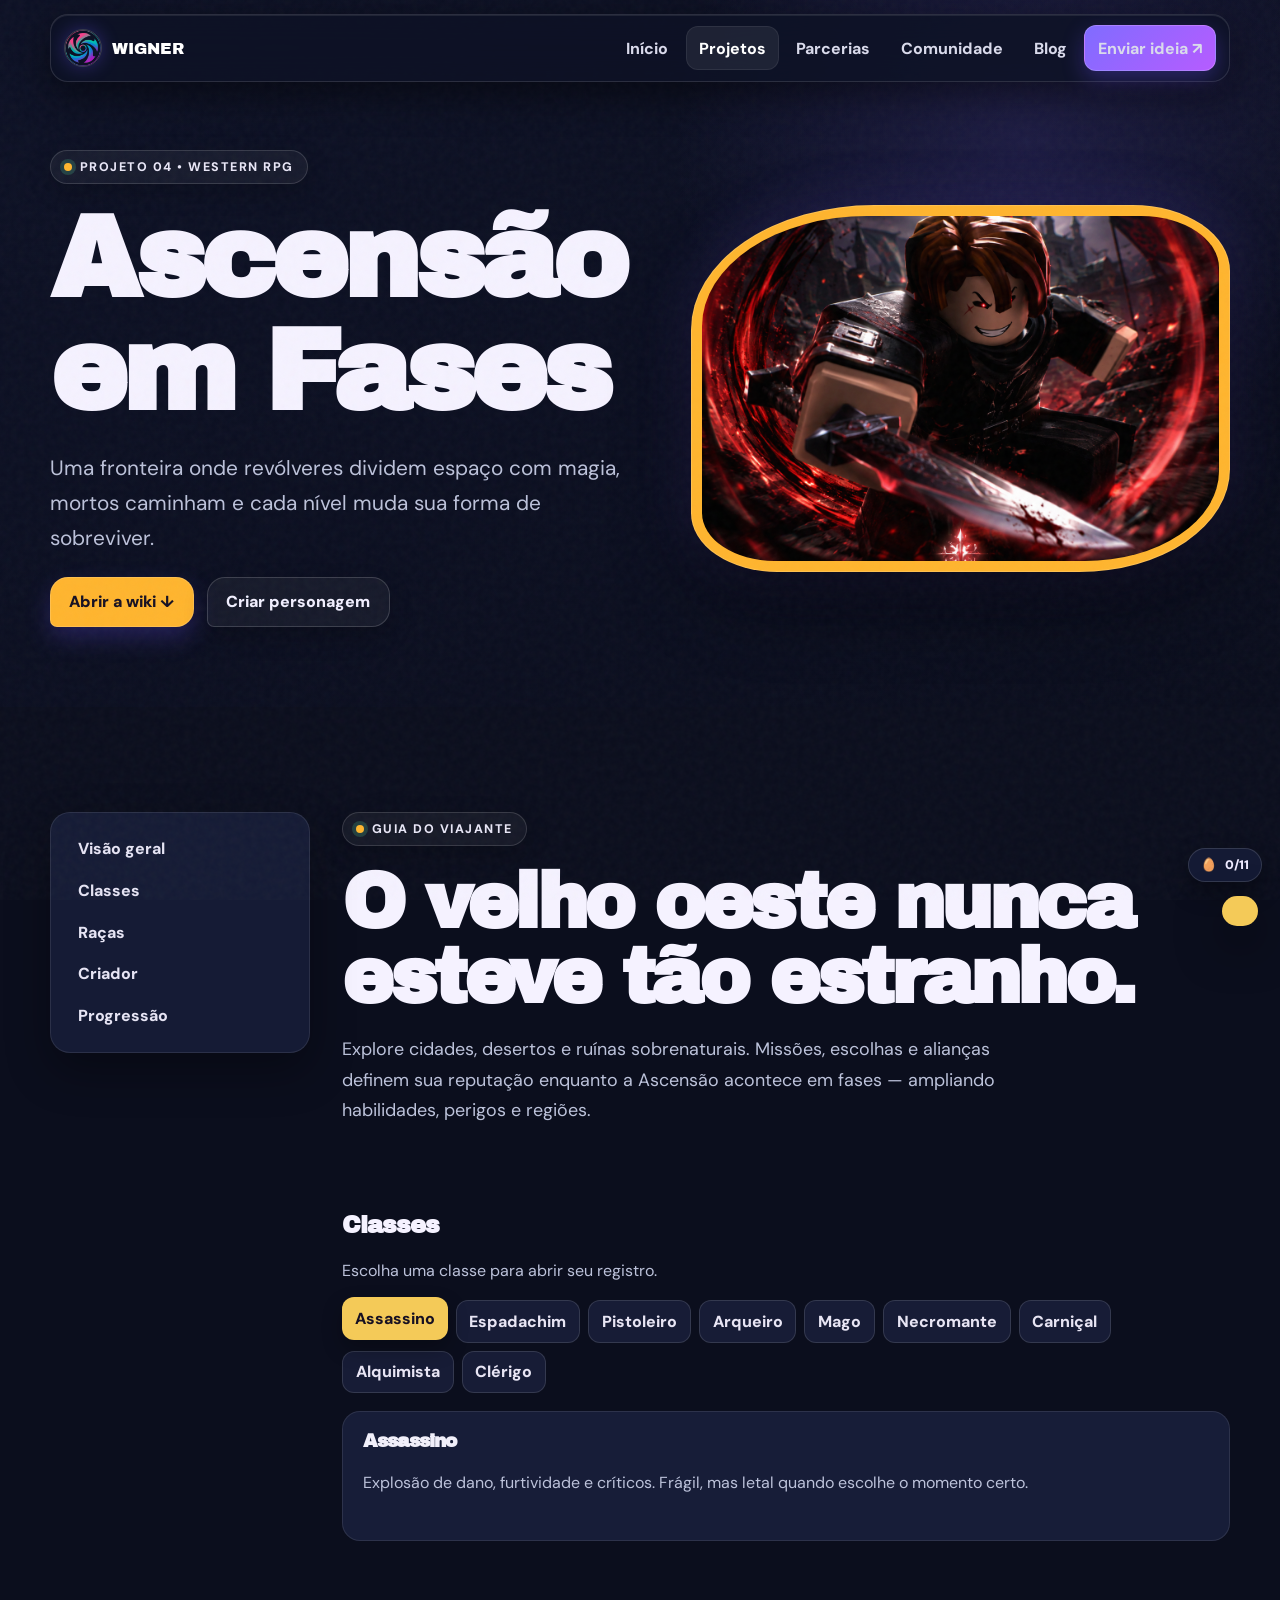
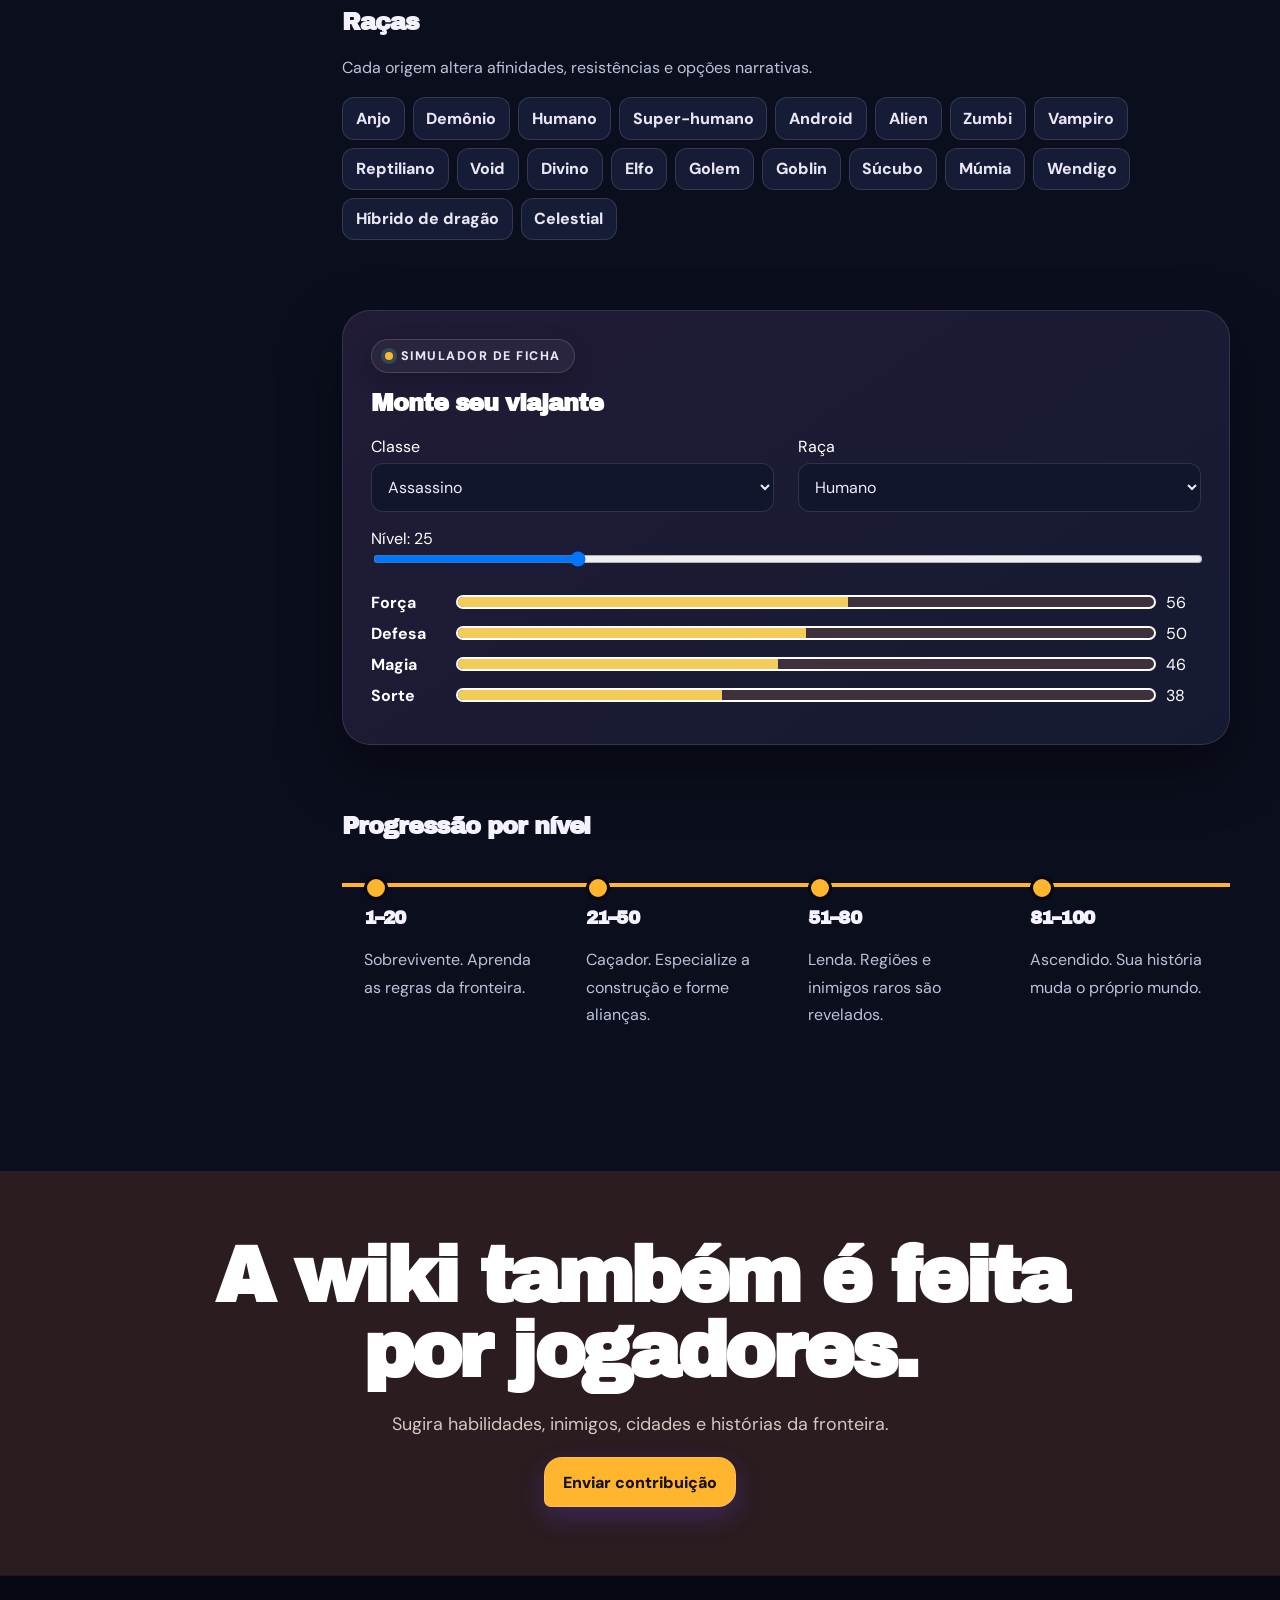
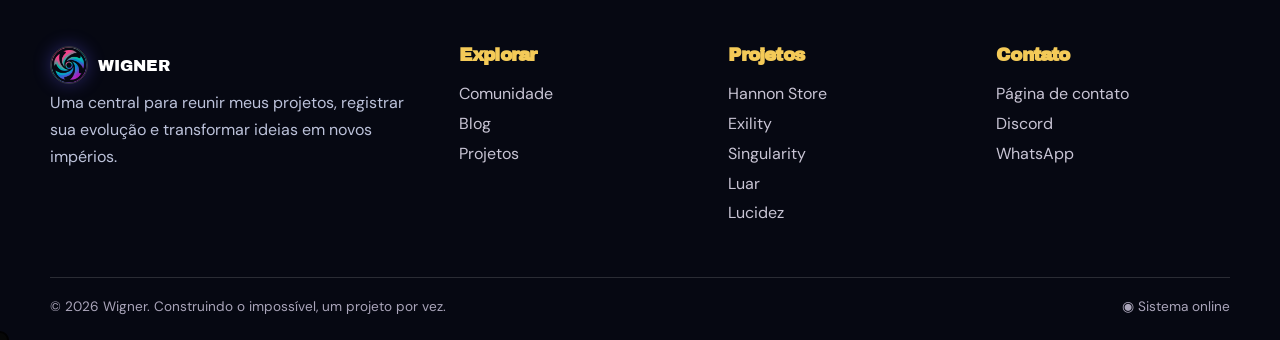
==== commit 3f63e530: "Atualiza SyncPlay, Ascensão e parceria estratégica SB WORKS" ====
--- a/pages/ascensao.html
+++ b/pages/ascensao.html
@@ -1,5 +1,5 @@
 <!doctype html><html lang="pt-BR"><head><meta charset="utf-8"><meta name="viewport" content="width=device-width,initial-scale=1"><meta name="description" content="Ascensão em Fases — Western RPG com classes, raças, níveis e atributos."><title>Ascensão em Fases — Wiki Wigner</title><link rel="icon" href="../assets/icon/wignerico.ico"><link rel="stylesheet" href="../css/styles.css"></head><body class="theme-western themed" data-root=".." data-page="projetos"><div data-header></div><main>
-<section class="page-hero"><div class="container hero-grid"><div class="reveal"><span class="eyebrow">Projeto 04 • Western RPG</span><h1 data-egg="title">Ascensão<br>em Fases</h1><p class="hero-copy">Uma fronteira onde revólveres dividem espaço com magia, mortos caminham e cada nível muda sua forma de sobreviver.</p><div class="button-row"><a class="button" href="#wiki">Abrir a wiki ↓</a><a class="button secondary" href="#builder">Criar personagem</a></div></div><div class="hero-art tilt reveal" style="background:#ffb52e"><img src="../assets/img/ascensaoemfasesbanner.jpg" alt="Paisagem de Ascensão em Fases"></div></div></section>
+<section class="page-hero"><div class="container hero-grid"><div class="reveal"><span class="eyebrow">Projeto 04 • Western RPG</span><h1 data-egg="title">Ascensão<br>em Fases</h1><p class="hero-copy">Uma fronteira onde revólveres dividem espaço com magia, mortos caminham e cada nível muda sua forma de sobreviver.</p><div class="button-row"><a class="button" href="#wiki">Abrir a wiki ↓</a><a class="button secondary" href="#builder">Criar personagem</a></div></div><div class="hero-art tilt reveal" style="background:#ffb52e"><img src="../assets/img/ascensaoemfasesbanner.png" alt="Capa de Ascensão em Fases"></div></div></section>
 <section class="section" id="wiki"><div class="container wiki-layout"><aside class="wiki-nav"><a href="#visao">Visão geral</a><a href="#classes">Classes</a><a href="#racas">Raças</a><a href="#builder">Criador</a><a href="#progressao">Progressão</a></aside><div>
 <section id="visao"><span class="eyebrow">Guia do viajante</span><h2 class="section-title">O velho oeste nunca esteve tão estranho.</h2><p class="section-lead">Explore cidades, desertos e ruínas sobrenaturais. Missões, escolhas e alianças definem sua reputação enquanto a Ascensão acontece em fases — ampliando habilidades, perigos e regiões.</p></section>
 <section id="classes" style="padding-top:70px"><h2>Classes</h2><p>Escolha uma classe para abrir seu registro.</p><div class="wiki-list"><button class="wiki-pill active" data-wiki>Assassino</button><button class="wiki-pill" data-wiki>Espadachim</button><button class="wiki-pill" data-wiki>Pistoleiro</button><button class="wiki-pill" data-wiki>Arqueiro</button><button class="wiki-pill" data-wiki>Mago</button><button class="wiki-pill" data-wiki>Necromante</button><button class="wiki-pill" data-wiki>Carniçal</button><button class="wiki-pill" data-wiki>Alquimista</button><button class="wiki-pill" data-wiki>Clérigo</button></div><div class="info-panel" id="wikiInfo"><h3>Assassino</h3><p>Explosão de dano, furtividade e críticos. Frágil, mas letal quando escolhe o momento certo.</p></div></section>
--- a/css/styles.css
+++ b/css/styles.css
@@ -196,3 +196,11 @@
   .button-row>*{max-width:100%}
   .community-orbit{max-width:100%;overflow:hidden}
 }
+/* SyncPlay — product-led layout */
+.sync-hero{background:radial-gradient(circle at 78% 20%,rgba(123,82,255,.22),transparent 34%),#090817;color:#f7f4ff;overflow:hidden}.sync-hero-logo{display:block;width:min(260px,62vw);max-height:92px;object-fit:contain;object-position:left center;margin:0 0 24px}.sync-device{margin:0;position:relative;padding:12px;border:1px solid rgba(255,255,255,.16);border-radius:28px;background:rgba(255,255,255,.06);box-shadow:0 34px 90px rgba(69,35,207,.35)}.sync-device img{width:100%;display:block;border-radius:18px}.sync-device figcaption,.sync-meta{font-size:.78rem;letter-spacing:.08em;text-transform:uppercase;opacity:.72}.sync-device figcaption{padding:12px 8px 2px}.sync-showcase{background:#121022;color:#f7f4ff}.sync-shot-grid{display:grid;grid-template-columns:1.25fr .75fr;gap:24px;margin-top:48px;align-items:start}.sync-shot-grid figure{margin:0}.sync-shot-grid figure:nth-child(2){margin-top:90px}.sync-shot-grid img{width:100%;display:block;border-radius:22px;border:1px solid rgba(255,255,255,.15);box-shadow:0 25px 70px rgba(0,0,0,.32)}.sync-shot-grid figcaption{padding:14px 4px;color:#bbb4d8}.section-heading-row{display:flex;justify-content:space-between;gap:32px;align-items:end}.price-stamp{flex:0 0 auto;width:112px;height:112px;border-radius:50%;display:grid;place-content:center;text-align:center;background:#8b5cf6;color:#fff;font-size:1.5rem;font-weight:900;transform:rotate(5deg)}.price-stamp small{font-size:.67rem;text-transform:uppercase;letter-spacing:.08em}.sync-game-grid{display:grid;grid-template-columns:repeat(4,1fr);gap:2px;margin-top:48px;background:rgba(20,16,43,.14)}.sync-game{background:var(--paper,#f8f5ed);padding:28px;min-height:220px;display:flex;flex-direction:column;transition:transform .25s ease,background .25s ease}.sync-game:hover{transform:translateY(-7px);background:#efe9ff;z-index:1}.sync-game b{font-size:.68rem;text-transform:uppercase;letter-spacing:.12em;color:#7451d5}.sync-game h3{margin:18px 0 8px}.sync-game p{margin:0 0 20px;opacity:.72}.sync-game span{margin-top:auto;font-weight:900}.sync-steps{display:grid;grid-template-columns:repeat(4,1fr);gap:0;margin-top:48px;border-top:1px solid rgba(255,255,255,.18)}.sync-steps article{padding:30px 26px;border-right:1px solid rgba(255,255,255,.18)}.sync-steps article:last-child{border-right:0}.sync-steps article>span{font-size:2.5rem;font-weight:900;color:#9c7cff}.sync-final-download{background:#8b5cf6;color:#fff}.sync-final-download .container{display:flex;align-items:center;justify-content:space-between;gap:40px}.sync-final-download .section-title{margin-bottom:0}
+/* Ascensão — readable race compendium */
+.race-table-wrap{overflow:auto;margin-top:34px;border:1px solid rgba(53,35,28,.18);border-radius:20px;background:rgba(255,255,255,.42)}.race-probability-table{width:100%;border-collapse:collapse;min-width:600px}.race-probability-table th,.race-probability-table td{padding:14px 18px;text-align:left;border-bottom:1px solid rgba(53,35,28,.12)}.race-probability-table th{font-size:.72rem;text-transform:uppercase;letter-spacing:.1em}.race-probability-table td:last-child,.race-probability-table th:last-child{text-align:right;font-weight:850}.rarity{display:inline-block;padding:5px 10px;border-radius:999px;font-size:.7rem;font-weight:850;text-transform:uppercase}.rarity.common{background:#d9d5cd}.rarity.uncommon{background:#c9efb9}.rarity.rare{background:#b9dff5}.rarity.epic{background:#ddc2fa}.rarity.legendary{background:#ffd99b}.rarity.mythic{background:#ffb8c2}.rarity.celestial{background:#fff0a6;box-shadow:0 0 18px rgba(255,210,60,.55)}
+/* SB WORKS strategic alliance */
+.sbworks-alliance{background:#0b0b0d;color:#f6f3eb;overflow:hidden}.sbworks-grid{display:grid;grid-template-columns:.82fr 1.18fr;gap:clamp(44px,7vw,110px);align-items:center}.sbworks-copy .section-lead{color:#bdbab2}.sbworks-services{display:flex;flex-wrap:wrap;gap:9px;margin:28px 0}.sbworks-services span{border:1px solid rgba(255,255,255,.2);padding:8px 12px;border-radius:999px;font-size:.76rem}.sbworks-visual{position:relative}.sbworks-visual>img{display:block;width:100%;border-radius:4px;box-shadow:24px 24px 0 #fc5c35}.sbworks-stats{display:grid;grid-template-columns:repeat(4,1fr);margin-top:42px}.sbworks-stats div{padding:14px;border-left:1px solid rgba(255,255,255,.2)}.sbworks-stats strong,.sbworks-stats span{display:block}.sbworks-stats strong{font-size:1.65rem;color:#fc7958}.sbworks-stats span{font-size:.68rem;line-height:1.3;text-transform:uppercase;letter-spacing:.06em;color:#aaa69d}
+@media(max-width:900px){.sync-shot-grid,.sbworks-grid{grid-template-columns:1fr}.sync-shot-grid figure:nth-child(2){margin-top:0}.sync-game-grid,.sync-steps{grid-template-columns:repeat(2,1fr)}.sbworks-stats{grid-template-columns:repeat(2,1fr)}}
+@media(max-width:560px){.section-heading-row,.sync-final-download .container{align-items:flex-start;flex-direction:column}.price-stamp{width:88px;height:88px;font-size:1.15rem}.sync-game-grid,.sync-steps{grid-template-columns:1fr}.sync-steps article{border-right:0;border-bottom:1px solid rgba(255,255,255,.18)}.sbworks-visual>img{box-shadow:10px 10px 0 #fc5c35}}
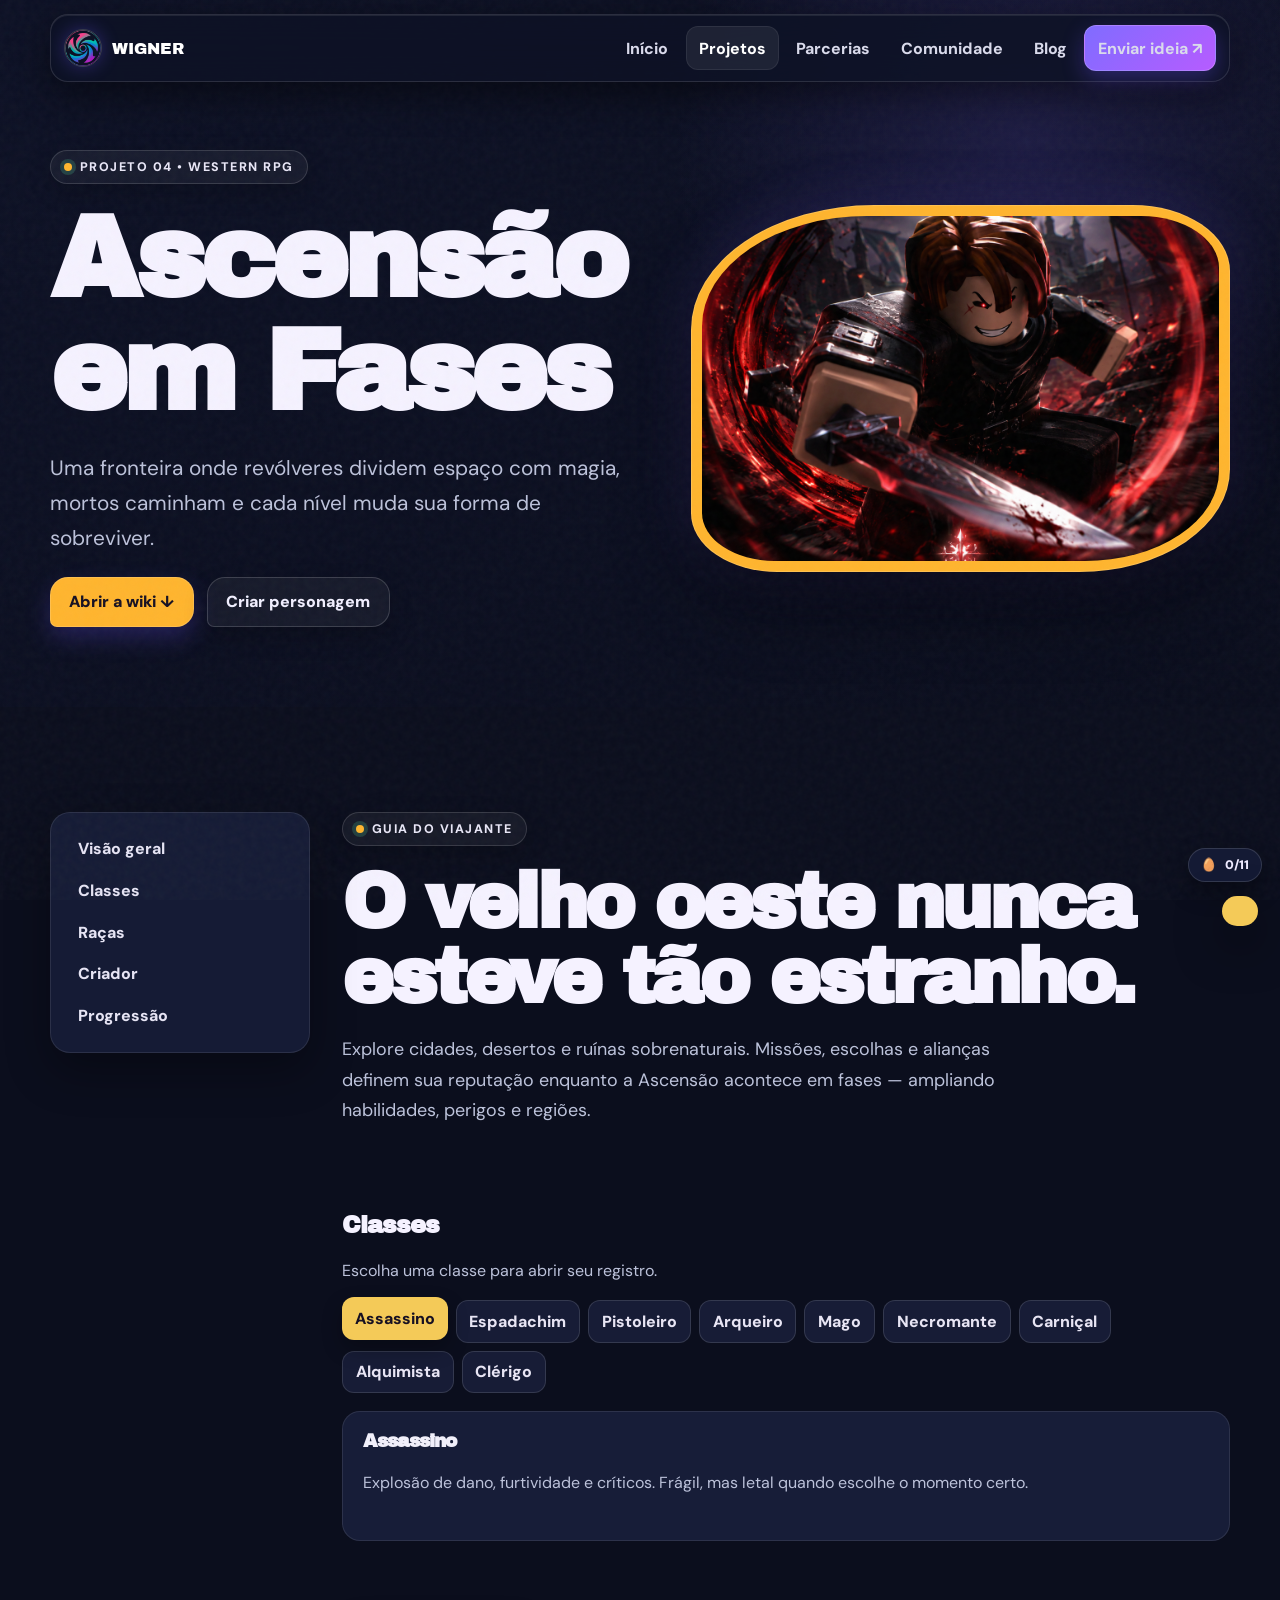
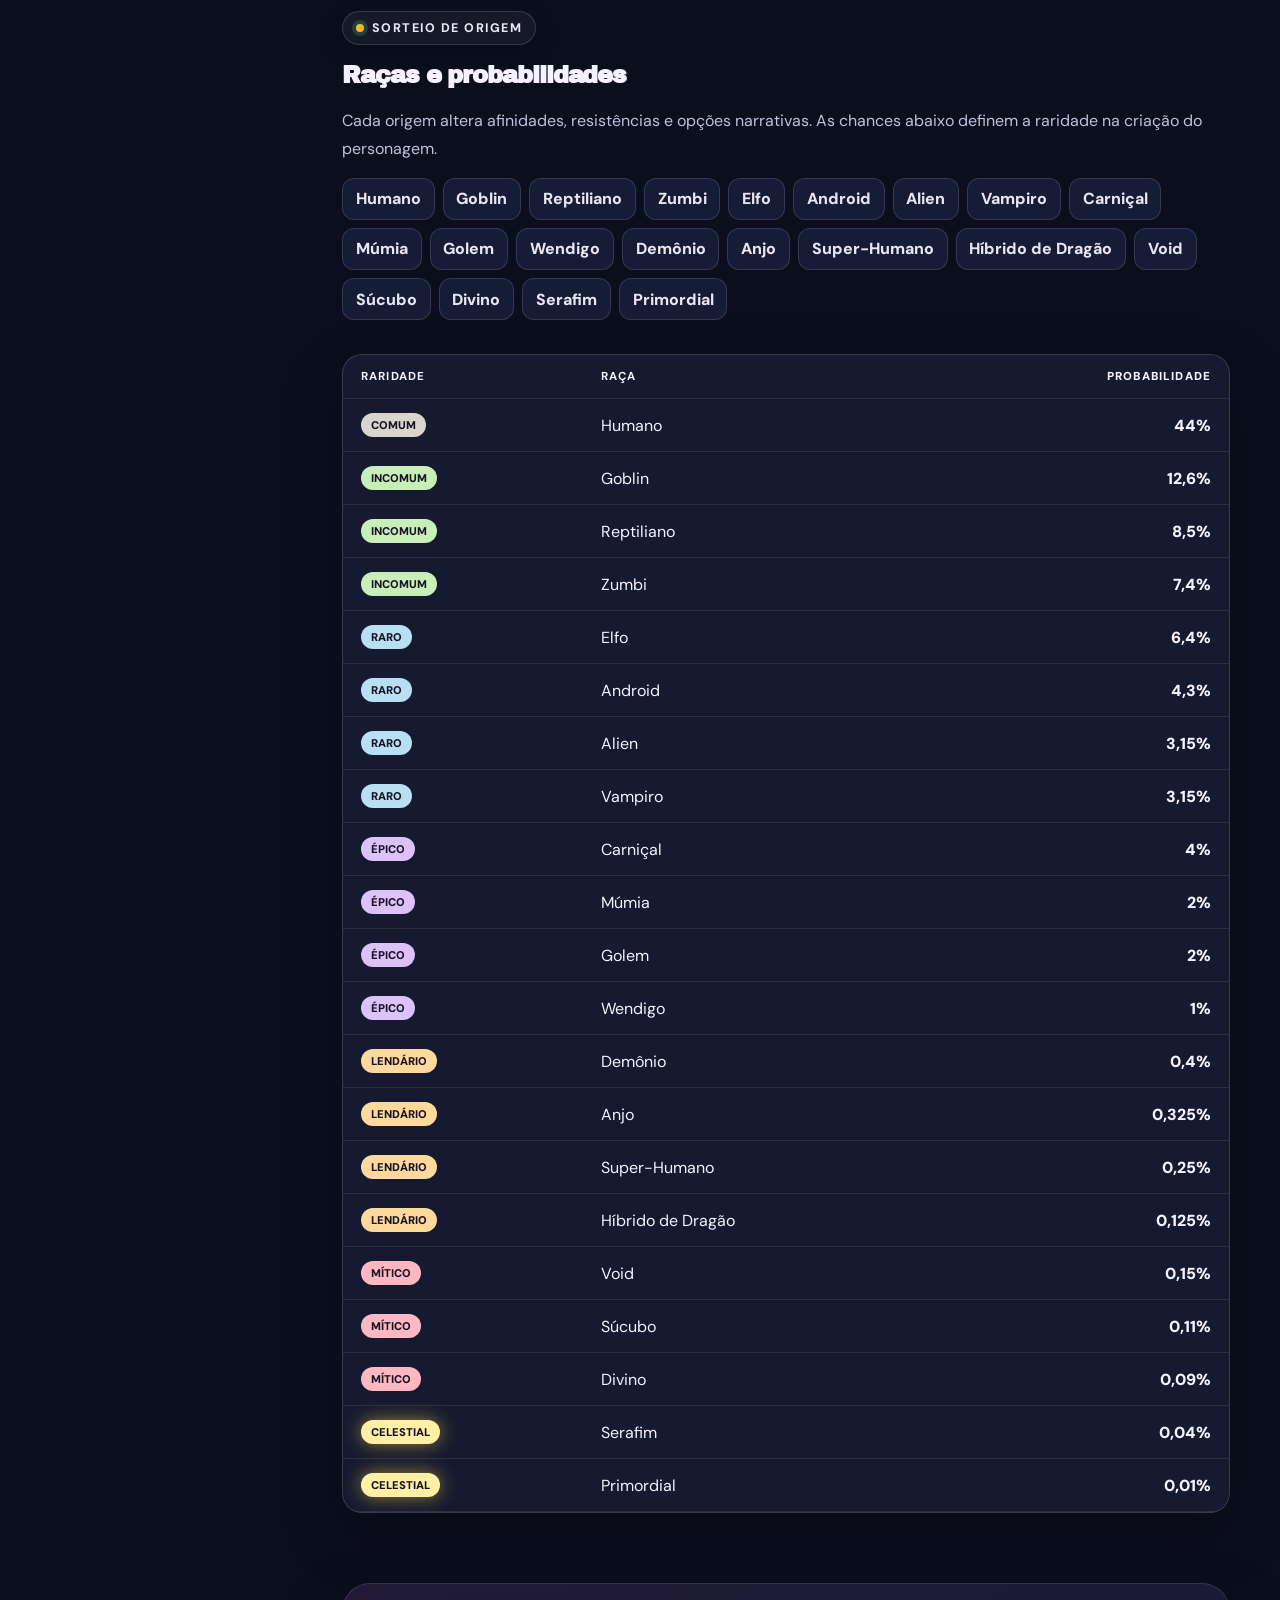
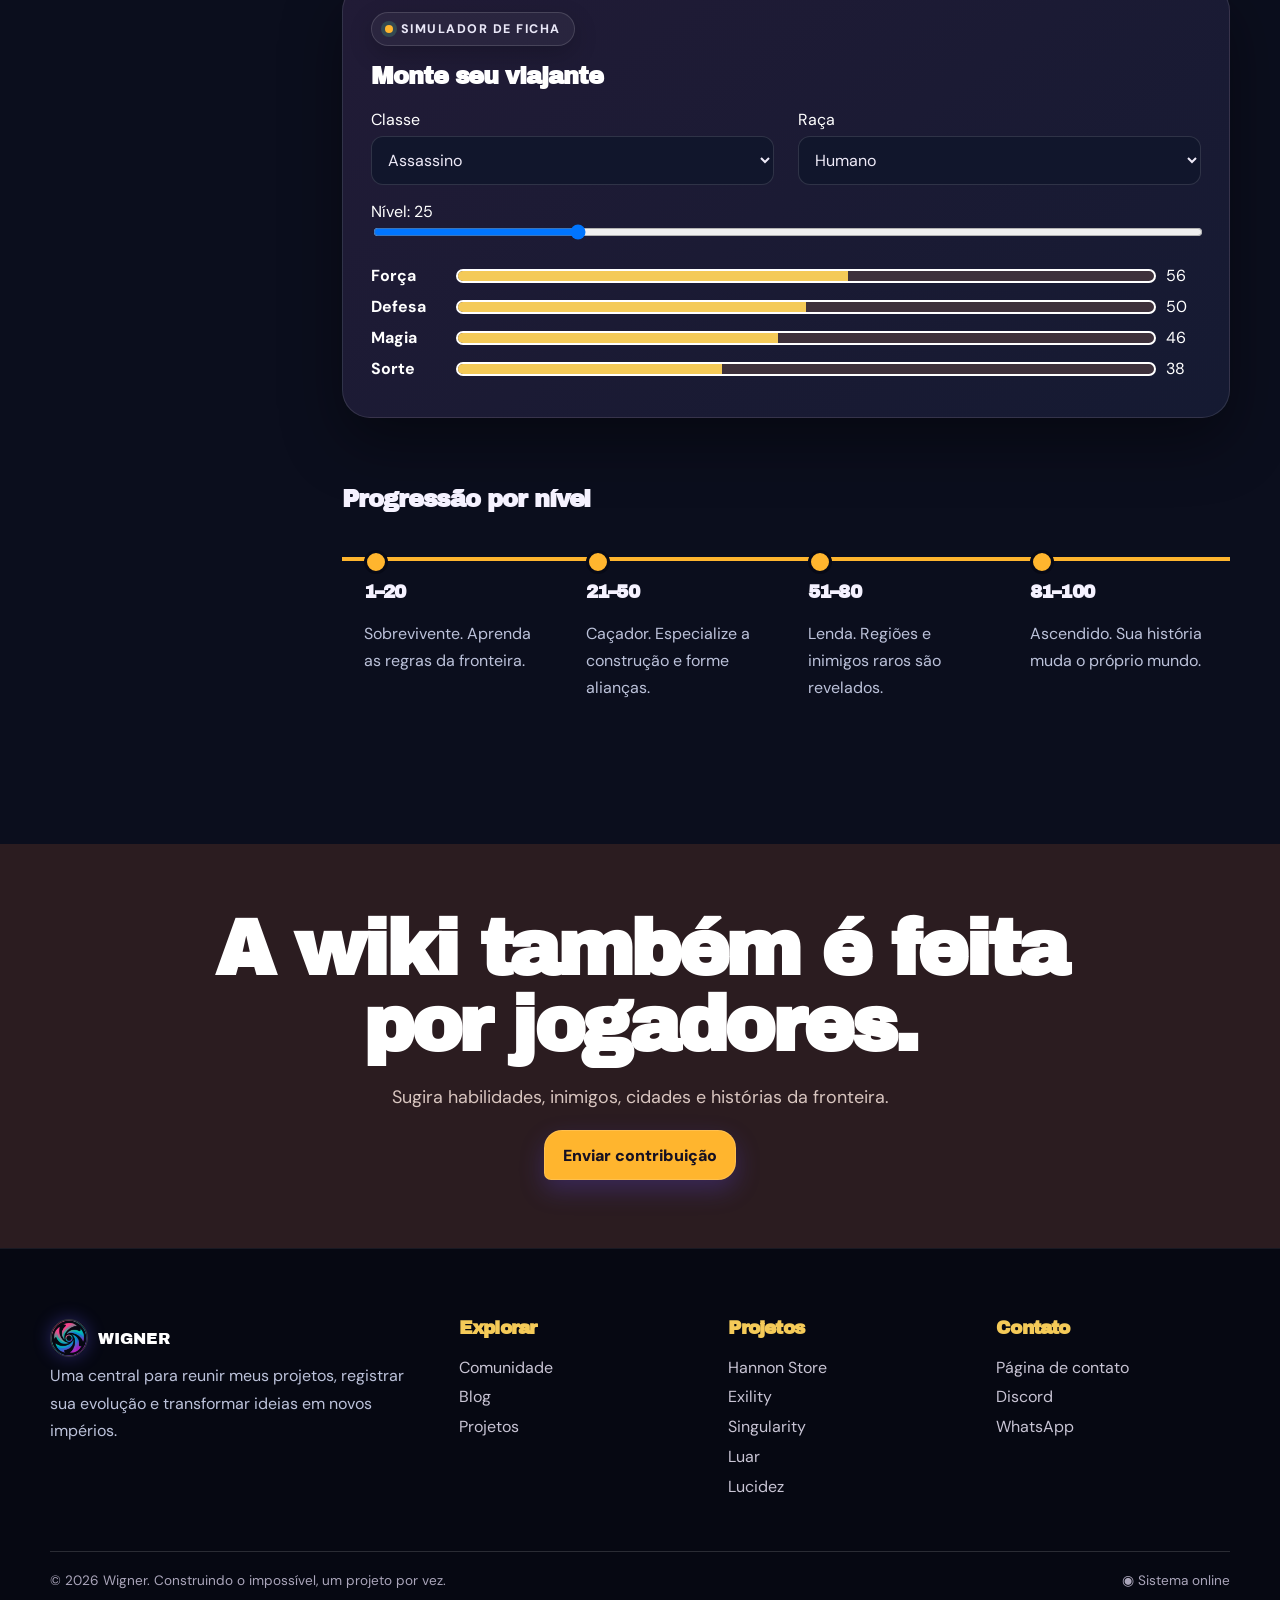
==== commit f8a07cab: "Melhora SyncPlay, catálogo, Ascensão, Exility e parceria SB WORKS" ====
--- a/pages/ascensao.html
+++ b/pages/ascensao.html
@@ -3,7 +3,7 @@
 <section class="section" id="wiki"><div class="container wiki-layout"><aside class="wiki-nav"><a href="#visao">Visão geral</a><a href="#classes">Classes</a><a href="#racas">Raças</a><a href="#builder">Criador</a><a href="#progressao">Progressão</a></aside><div>
 <section id="visao"><span class="eyebrow">Guia do viajante</span><h2 class="section-title">O velho oeste nunca esteve tão estranho.</h2><p class="section-lead">Explore cidades, desertos e ruínas sobrenaturais. Missões, escolhas e alianças definem sua reputação enquanto a Ascensão acontece em fases — ampliando habilidades, perigos e regiões.</p></section>
 <section id="classes" style="padding-top:70px"><h2>Classes</h2><p>Escolha uma classe para abrir seu registro.</p><div class="wiki-list"><button class="wiki-pill active" data-wiki>Assassino</button><button class="wiki-pill" data-wiki>Espadachim</button><button class="wiki-pill" data-wiki>Pistoleiro</button><button class="wiki-pill" data-wiki>Arqueiro</button><button class="wiki-pill" data-wiki>Mago</button><button class="wiki-pill" data-wiki>Necromante</button><button class="wiki-pill" data-wiki>Carniçal</button><button class="wiki-pill" data-wiki>Alquimista</button><button class="wiki-pill" data-wiki>Clérigo</button></div><div class="info-panel" id="wikiInfo"><h3>Assassino</h3><p>Explosão de dano, furtividade e críticos. Frágil, mas letal quando escolhe o momento certo.</p></div></section>
-<section id="racas" style="padding-top:70px"><h2>Raças</h2><p>Cada origem altera afinidades, resistências e opções narrativas.</p><div class="wiki-list"><button class="wiki-pill" data-wiki>Anjo</button><button class="wiki-pill" data-wiki>Demônio</button><button class="wiki-pill" data-wiki>Humano</button><button class="wiki-pill" data-wiki>Super-humano</button><button class="wiki-pill" data-wiki>Android</button><button class="wiki-pill" data-wiki>Alien</button><button class="wiki-pill" data-wiki>Zumbi</button><button class="wiki-pill" data-wiki>Vampiro</button><button class="wiki-pill" data-wiki>Reptiliano</button><button class="wiki-pill" data-wiki>Void</button><button class="wiki-pill" data-wiki>Divino</button><button class="wiki-pill" data-wiki>Elfo</button><button class="wiki-pill" data-wiki>Golem</button><button class="wiki-pill" data-wiki>Goblin</button><button class="wiki-pill" data-wiki>Súcubo</button><button class="wiki-pill" data-wiki>Múmia</button><button class="wiki-pill" data-wiki>Wendigo</button><button class="wiki-pill" data-wiki>Híbrido de dragão</button><button class="wiki-pill" data-wiki>Celestial</button></div></section>
+<section id="racas" style="padding-top:70px"><span class="eyebrow">Sorteio de origem</span><h2>Raças e probabilidades</h2><p>Cada origem altera afinidades, resistências e opções narrativas. As chances abaixo definem a raridade na criação do personagem.</p><div class="wiki-list"><button class="wiki-pill" data-wiki>Humano</button><button class="wiki-pill" data-wiki>Goblin</button><button class="wiki-pill" data-wiki>Reptiliano</button><button class="wiki-pill" data-wiki>Zumbi</button><button class="wiki-pill" data-wiki>Elfo</button><button class="wiki-pill" data-wiki>Android</button><button class="wiki-pill" data-wiki>Alien</button><button class="wiki-pill" data-wiki>Vampiro</button><button class="wiki-pill" data-wiki>Carniçal</button><button class="wiki-pill" data-wiki>Múmia</button><button class="wiki-pill" data-wiki>Golem</button><button class="wiki-pill" data-wiki>Wendigo</button><button class="wiki-pill" data-wiki>Demônio</button><button class="wiki-pill" data-wiki>Anjo</button><button class="wiki-pill" data-wiki>Super-Humano</button><button class="wiki-pill" data-wiki>Híbrido de Dragão</button><button class="wiki-pill" data-wiki>Void</button><button class="wiki-pill" data-wiki>Súcubo</button><button class="wiki-pill" data-wiki>Divino</button><button class="wiki-pill" data-wiki>Serafim</button><button class="wiki-pill" data-wiki>Primordial</button></div><div class="race-table-wrap"><table class="race-probability-table"><thead><tr><th>Raridade</th><th>Raça</th><th>Probabilidade</th></tr></thead><tbody><tr><td><span class="rarity common">Comum</span></td><td>Humano</td><td>44%</td></tr><tr><td><span class="rarity uncommon">Incomum</span></td><td>Goblin</td><td>12,6%</td></tr><tr><td><span class="rarity uncommon">Incomum</span></td><td>Reptiliano</td><td>8,5%</td></tr><tr><td><span class="rarity uncommon">Incomum</span></td><td>Zumbi</td><td>7,4%</td></tr><tr><td><span class="rarity rare">Raro</span></td><td>Elfo</td><td>6,4%</td></tr><tr><td><span class="rarity rare">Raro</span></td><td>Android</td><td>4,3%</td></tr><tr><td><span class="rarity rare">Raro</span></td><td>Alien</td><td>3,15%</td></tr><tr><td><span class="rarity rare">Raro</span></td><td>Vampiro</td><td>3,15%</td></tr><tr><td><span class="rarity epic">Épico</span></td><td>Carniçal</td><td>4%</td></tr><tr><td><span class="rarity epic">Épico</span></td><td>Múmia</td><td>2%</td></tr><tr><td><span class="rarity epic">Épico</span></td><td>Golem</td><td>2%</td></tr><tr><td><span class="rarity epic">Épico</span></td><td>Wendigo</td><td>1%</td></tr><tr><td><span class="rarity legendary">Lendário</span></td><td>Demônio</td><td>0,4%</td></tr><tr><td><span class="rarity legendary">Lendário</span></td><td>Anjo</td><td>0,325%</td></tr><tr><td><span class="rarity legendary">Lendário</span></td><td>Super-Humano</td><td>0,25%</td></tr><tr><td><span class="rarity legendary">Lendário</span></td><td>Híbrido de Dragão</td><td>0,125%</td></tr><tr><td><span class="rarity mythic">Mítico</span></td><td>Void</td><td>0,15%</td></tr><tr><td><span class="rarity mythic">Mítico</span></td><td>Súcubo</td><td>0,11%</td></tr><tr><td><span class="rarity mythic">Mítico</span></td><td>Divino</td><td>0,09%</td></tr><tr><td><span class="rarity celestial">Celestial</span></td><td>Serafim</td><td>0,04%</td></tr><tr><td><span class="rarity celestial">Celestial</span></td><td>Primordial</td><td>0,01%</td></tr></tbody></table></div></section>
 <section id="builder" style="padding-top:70px"><div class="character-builder" id="characterBuilder"><span class="eyebrow">Simulador de ficha</span><h2>Monte seu viajante</h2><div class="grid two"><label>Classe<select id="classSelect"><option>Assassino</option><option>Espadachim</option><option>Pistoleiro</option><option>Arqueiro</option><option>Mago</option><option>Necromante</option><option>Carniçal</option><option>Alquimista</option><option>Clérigo</option></select></label><label>Raça<select id="raceSelect"><option>Humano</option><option>Anjo</option><option>Demônio</option><option>Android</option><option>Alien</option><option>Zumbi</option><option>Vampiro</option><option>Reptiliano</option><option>Void</option><option>Elfo</option><option>Golem</option><option>Goblin</option><option>Súcubo</option><option>Múmia</option><option>Wendigo</option><option>Híbrido de dragão</option><option>Celestial</option></select></label></div><label>Nível: <output id="levelOutput">25</output><input id="level" style="width:100%" type="range" min="1" max="100" value="25" oninput="levelOutput.value=value"></label><div style="margin-top:20px"><div class="stat"><b>Força</b><div class="stat-bar"><div class="stat-fill"></div></div><span class="stat-value"></span></div><div class="stat"><b>Defesa</b><div class="stat-bar"><div class="stat-fill"></div></div><span class="stat-value"></span></div><div class="stat"><b>Magia</b><div class="stat-bar"><div class="stat-fill"></div></div><span class="stat-value"></span></div><div class="stat"><b>Sorte</b><div class="stat-bar"><div class="stat-fill"></div></div><span class="stat-value"></span></div></div></div></section>
 <section id="progressao" style="padding-top:70px"><h2>Progressão por nível</h2><div class="timeline"><article class="timeline-item"><h3>1–20</h3><p>Sobrevivente. Aprenda as regras da fronteira.</p></article><article class="timeline-item"><h3>21–50</h3><p>Caçador. Especialize a construção e forme alianças.</p></article><article class="timeline-item"><h3>51–80</h3><p>Lenda. Regiões e inimigos raros são revelados.</p></article><article class="timeline-item"><h3>81–100</h3><p>Ascendido. Sua história muda o próprio mundo.</p></article></div></section>
 </div></div></section>
--- a/css/styles.css
+++ b/css/styles.css
@@ -204,3 +204,10 @@
 .sbworks-alliance{background:#0b0b0d;color:#f6f3eb;overflow:hidden}.sbworks-grid{display:grid;grid-template-columns:.82fr 1.18fr;gap:clamp(44px,7vw,110px);align-items:center}.sbworks-copy .section-lead{color:#bdbab2}.sbworks-services{display:flex;flex-wrap:wrap;gap:9px;margin:28px 0}.sbworks-services span{border:1px solid rgba(255,255,255,.2);padding:8px 12px;border-radius:999px;font-size:.76rem}.sbworks-visual{position:relative}.sbworks-visual>img{display:block;width:100%;border-radius:4px;box-shadow:24px 24px 0 #fc5c35}.sbworks-stats{display:grid;grid-template-columns:repeat(4,1fr);margin-top:42px}.sbworks-stats div{padding:14px;border-left:1px solid rgba(255,255,255,.2)}.sbworks-stats strong,.sbworks-stats span{display:block}.sbworks-stats strong{font-size:1.65rem;color:#fc7958}.sbworks-stats span{font-size:.68rem;line-height:1.3;text-transform:uppercase;letter-spacing:.06em;color:#aaa69d}
 @media(max-width:900px){.sync-shot-grid,.sbworks-grid{grid-template-columns:1fr}.sync-shot-grid figure:nth-child(2){margin-top:0}.sync-game-grid,.sync-steps{grid-template-columns:repeat(2,1fr)}.sbworks-stats{grid-template-columns:repeat(2,1fr)}}
 @media(max-width:560px){.section-heading-row,.sync-final-download .container{align-items:flex-start;flex-direction:column}.price-stamp{width:88px;height:88px;font-size:1.15rem}.sync-game-grid,.sync-steps{grid-template-columns:1fr}.sync-steps article{border-right:0;border-bottom:1px solid rgba(255,255,255,.18)}.sbworks-visual>img{box-shadow:10px 10px 0 #fc5c35}}
+/* Correções de contraste e proporção do SyncPlay */
+.theme-syncplay .button{background:#76ebcc;color:#07140f;border-color:#07140f;box-shadow:5px 5px 0 #07140f}.theme-syncplay .button:hover{background:#a4f6df}.theme-syncplay .button.secondary{background:#f5f2ff;color:#101326;border-color:#f5f2ff;box-shadow:5px 5px 0 #6f5cce}.sync-shot-grid{grid-template-columns:repeat(2,minmax(0,1fr));align-items:stretch}.sync-shot-grid figure,.sync-shot-grid figure:nth-child(2){display:grid;grid-template-rows:1fr auto;margin-top:0}.sync-shot-grid img{width:100%;height:100%;aspect-ratio:16/9;object-fit:cover}.sync-game{padding:0;overflow:hidden;min-height:390px}.sync-game>img{width:100%;aspect-ratio:460/215;object-fit:cover;transition:transform .45s ease}.sync-game:hover>img{transform:scale(1.045)}.sync-game>div{display:flex;flex-direction:column;flex:1;padding:24px}.sync-game>div>span{margin-top:auto;color:#18142e;font-size:1.08rem}.theme-syncplay .sync-game h3{color:#151229}.theme-syncplay .sync-game p{color:#5b566d}.theme-syncplay .sync-final-download .button{background:#f7f4ff;color:#17122f;border-color:#17122f}
+/* Capas reais do catálogo e segunda aliança da home */
+.portal-cover img[src*="luarbanner"]{object-position:center top}.portal-cover img[src*="lucidezbanner"]{object-position:center}.portal-cover img[src*="ascensaoemfasesbanner"]{object-position:center}.home-sbworks{background:#151016;color:#fff}.home-sbworks .section-lead{color:#c9c1c8}.sbworks-home-logo{background:#050505;box-shadow:12px 12px 0 #ff6b3d}.sbworks-home-logo img{aspect-ratio:1;object-fit:contain}
+.rocket-line{grid-column:1/-1}.rocket-line .line-ladder{grid-template-columns:repeat(3,1fr)}
+.theme-western .race-table-wrap{background:#151a30;border-color:#ffffff22;box-shadow:0 24px 60px #0004}.theme-western .race-probability-table{color:#f6f2ff}.theme-western .race-probability-table th,.theme-western .race-probability-table td{border-bottom-color:#ffffff17}.theme-western .race-probability-table tbody tr:hover{background:#ffffff08}.theme-western .rarity{color:#161425}
+@media(max-width:900px){.sync-shot-grid{grid-template-columns:1fr}.sync-game{min-height:360px}.rocket-line .line-ladder{grid-template-columns:1fr}}
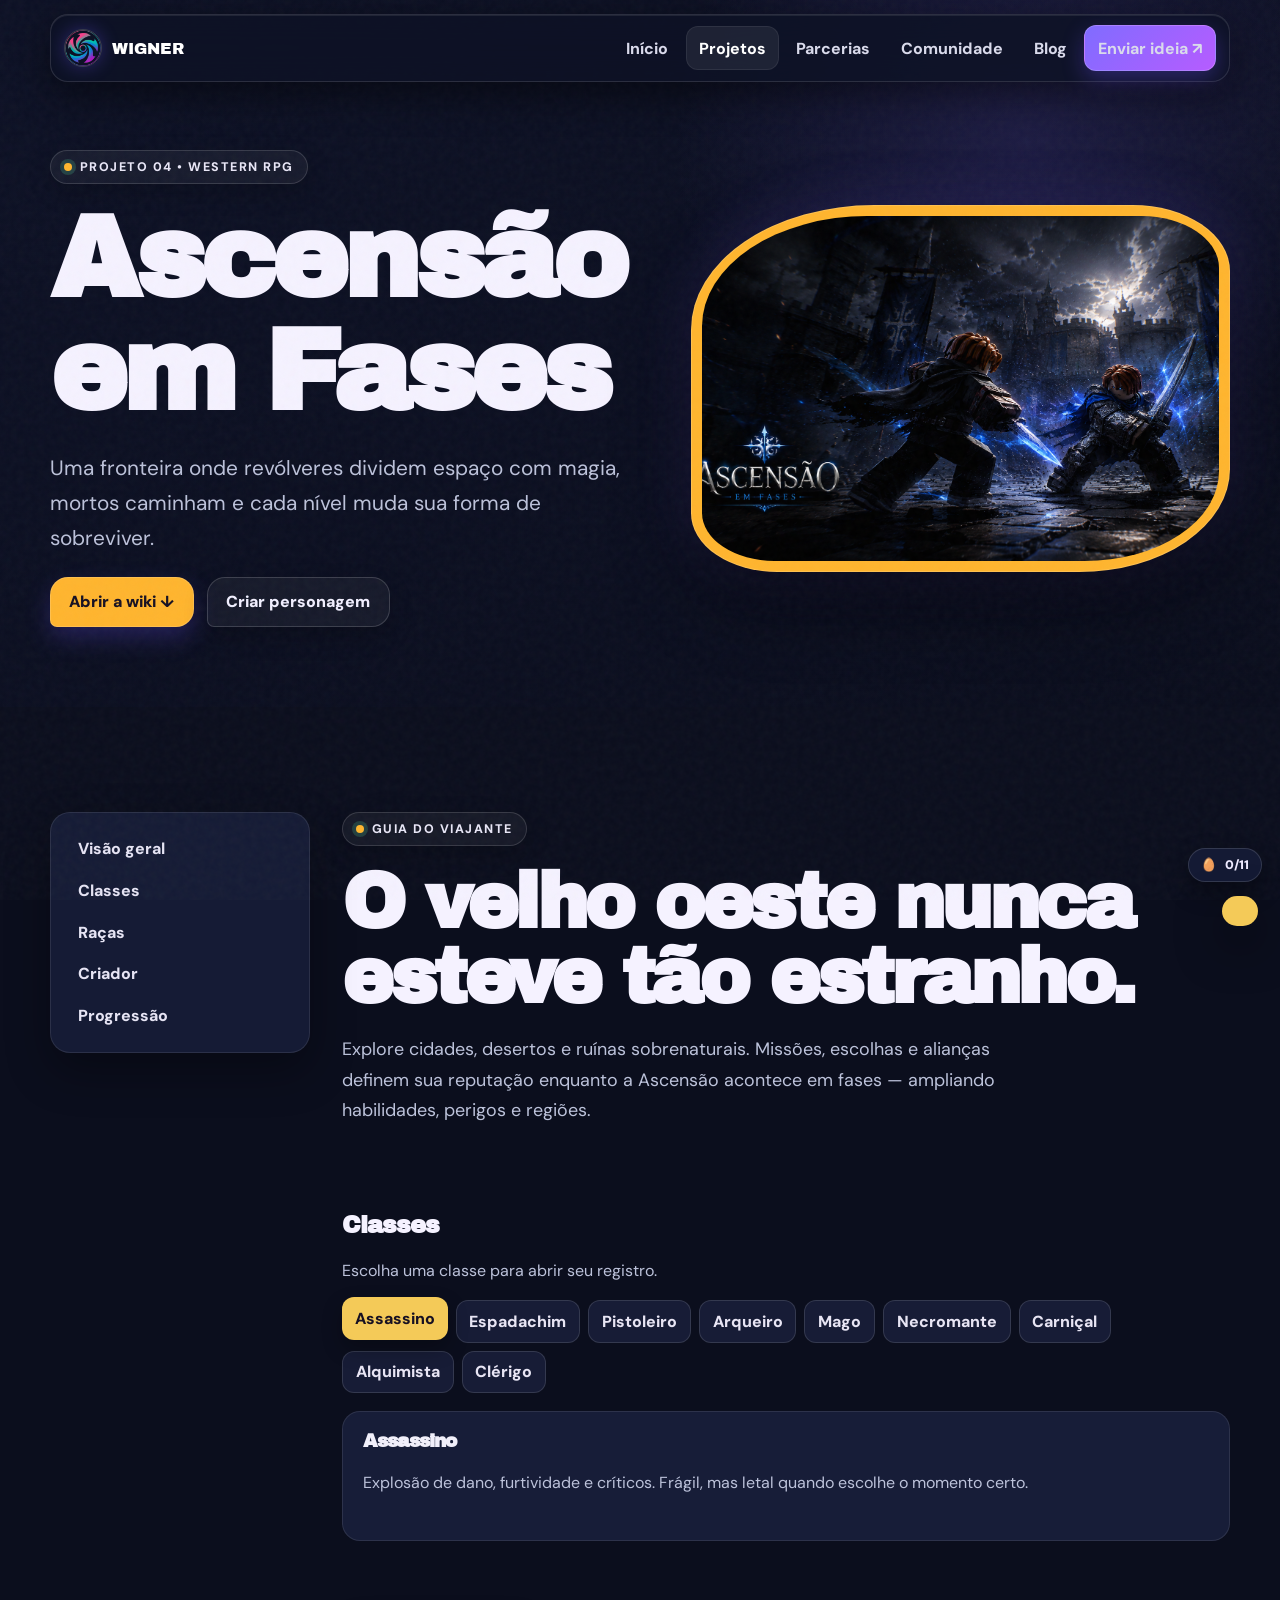
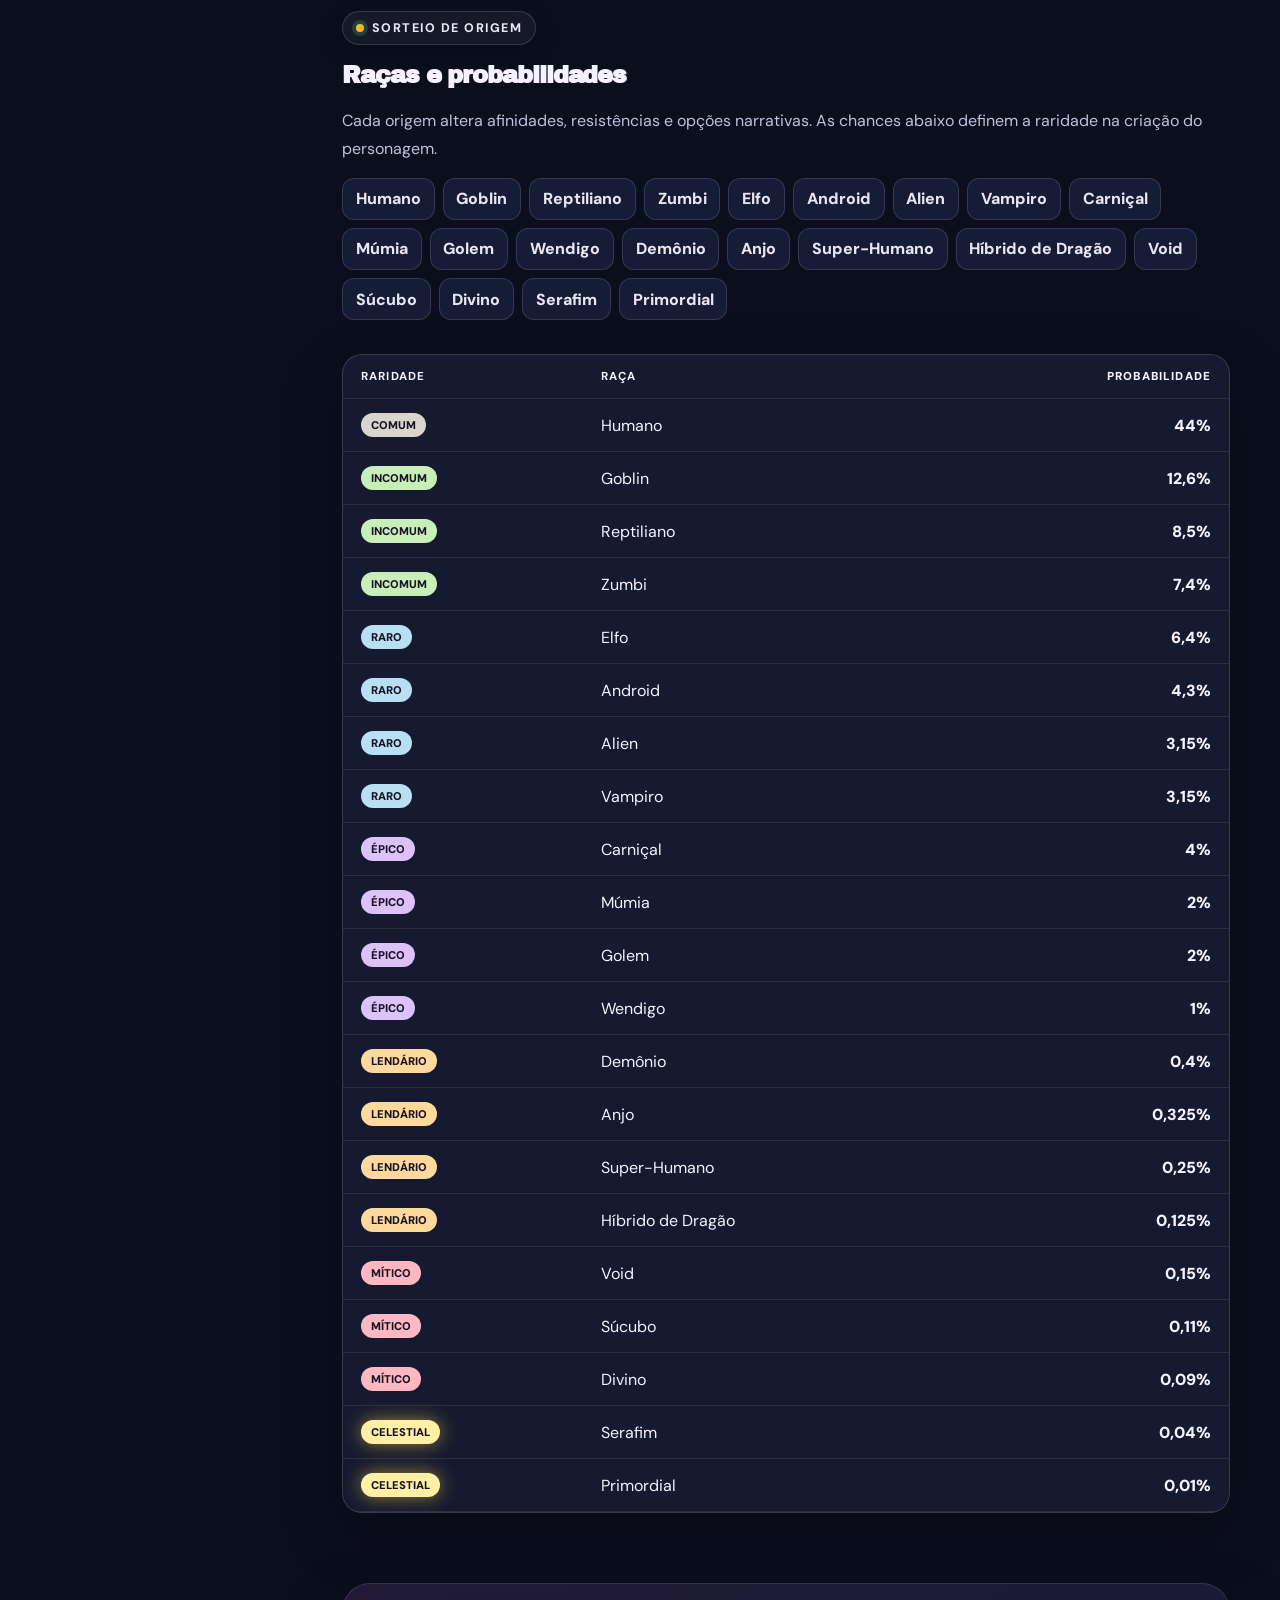
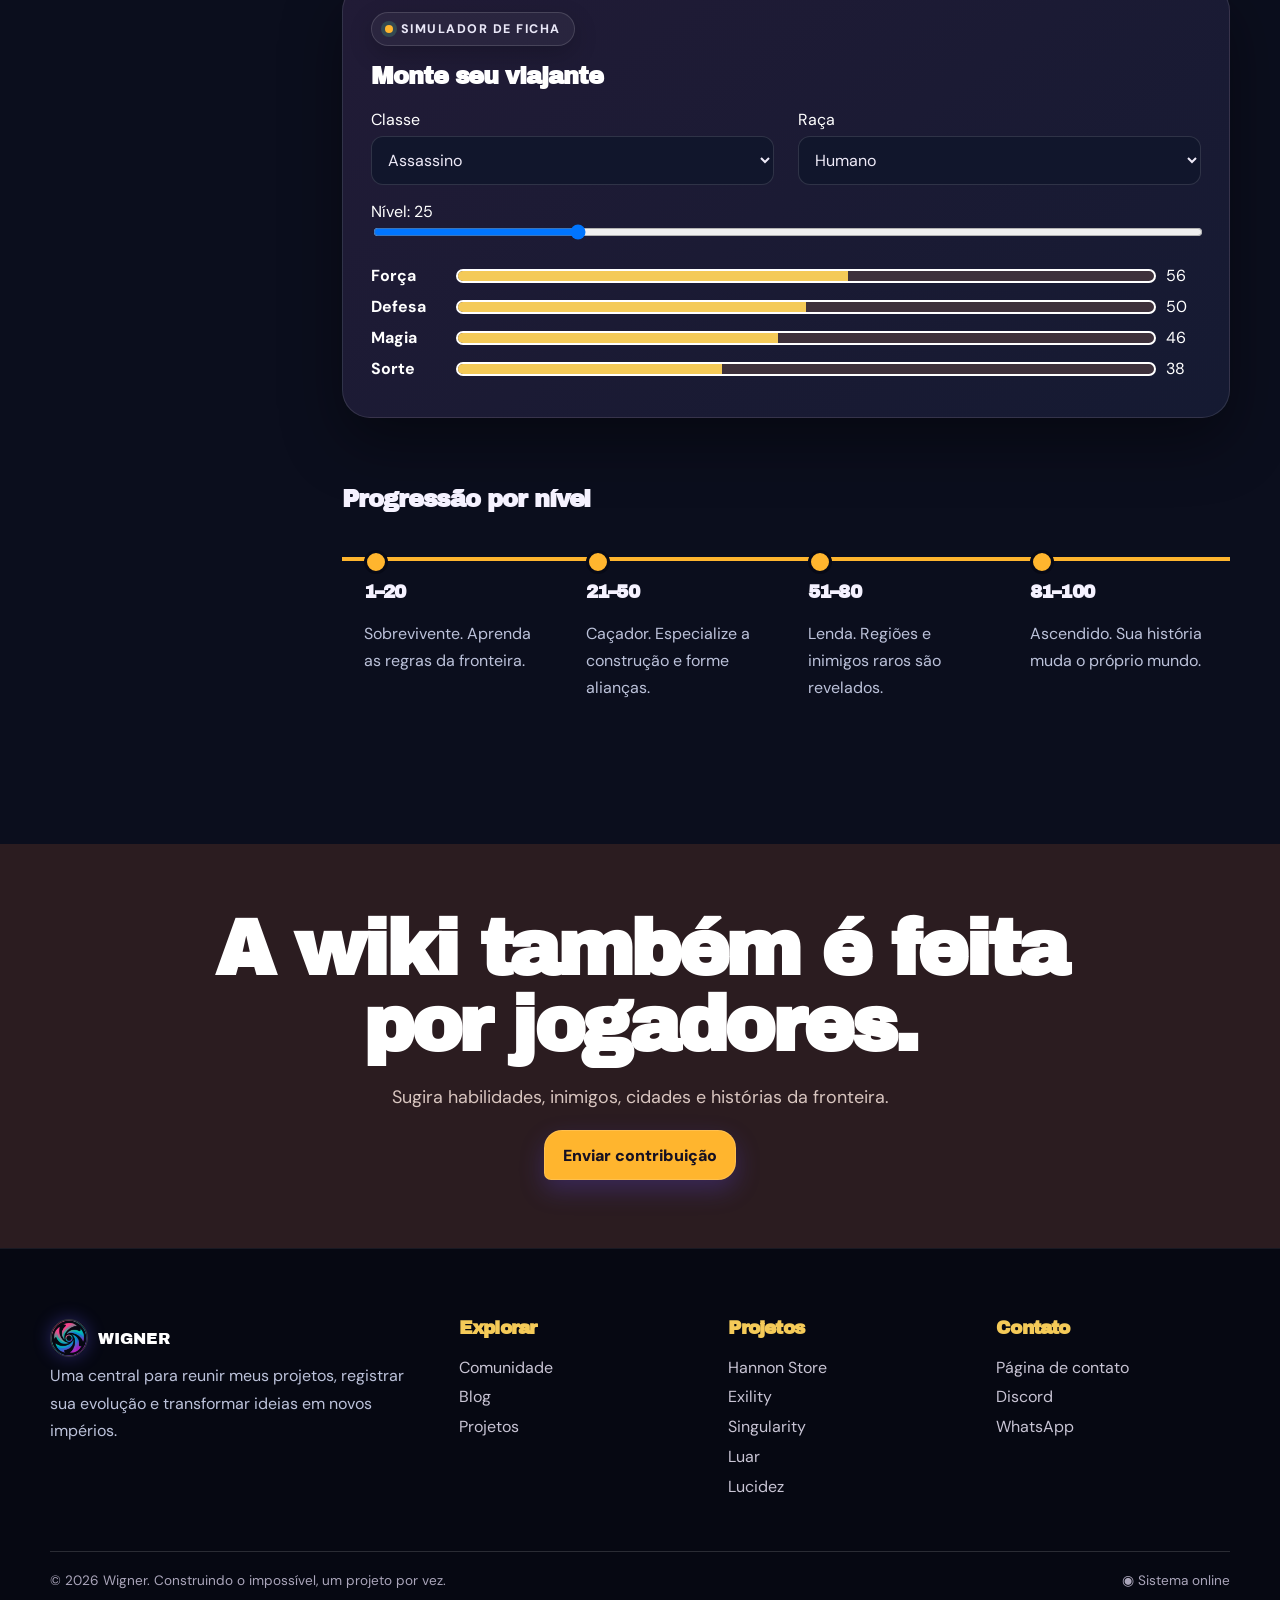
==== commit 746e00eb: "Corrige textos do SyncPlay e aplica banners reais" ====
--- a/pages/ascensao.html
+++ b/pages/ascensao.html
@@ -1,5 +1,5 @@
 <!doctype html><html lang="pt-BR"><head><meta charset="utf-8"><meta name="viewport" content="width=device-width,initial-scale=1"><meta name="description" content="Ascensão em Fases — Western RPG com classes, raças, níveis e atributos."><title>Ascensão em Fases — Wiki Wigner</title><link rel="icon" href="../assets/icon/wignerico.ico"><link rel="stylesheet" href="../css/styles.css"></head><body class="theme-western themed" data-root=".." data-page="projetos"><div data-header></div><main>
-<section class="page-hero"><div class="container hero-grid"><div class="reveal"><span class="eyebrow">Projeto 04 • Western RPG</span><h1 data-egg="title">Ascensão<br>em Fases</h1><p class="hero-copy">Uma fronteira onde revólveres dividem espaço com magia, mortos caminham e cada nível muda sua forma de sobreviver.</p><div class="button-row"><a class="button" href="#wiki">Abrir a wiki ↓</a><a class="button secondary" href="#builder">Criar personagem</a></div></div><div class="hero-art tilt reveal" style="background:#ffb52e"><img src="../assets/img/ascensaoemfasesbanner.png" alt="Capa de Ascensão em Fases"></div></div></section>
+<section class="page-hero"><div class="container hero-grid"><div class="reveal"><span class="eyebrow">Projeto 04 • Western RPG</span><h1 data-egg="title">Ascensão<br>em Fases</h1><p class="hero-copy">Uma fronteira onde revólveres dividem espaço com magia, mortos caminham e cada nível muda sua forma de sobreviver.</p><div class="button-row"><a class="button" href="#wiki">Abrir a wiki ↓</a><a class="button secondary" href="#builder">Criar personagem</a></div></div><div class="hero-art tilt reveal" style="background:#ffb52e"><img src="../assets/img/ascensaobannerreal.png" alt="Duelo diante do castelo de Ascensão em Fases"></div></div></section>
 <section class="section" id="wiki"><div class="container wiki-layout"><aside class="wiki-nav"><a href="#visao">Visão geral</a><a href="#classes">Classes</a><a href="#racas">Raças</a><a href="#builder">Criador</a><a href="#progressao">Progressão</a></aside><div>
 <section id="visao"><span class="eyebrow">Guia do viajante</span><h2 class="section-title">O velho oeste nunca esteve tão estranho.</h2><p class="section-lead">Explore cidades, desertos e ruínas sobrenaturais. Missões, escolhas e alianças definem sua reputação enquanto a Ascensão acontece em fases — ampliando habilidades, perigos e regiões.</p></section>
 <section id="classes" style="padding-top:70px"><h2>Classes</h2><p>Escolha uma classe para abrir seu registro.</p><div class="wiki-list"><button class="wiki-pill active" data-wiki>Assassino</button><button class="wiki-pill" data-wiki>Espadachim</button><button class="wiki-pill" data-wiki>Pistoleiro</button><button class="wiki-pill" data-wiki>Arqueiro</button><button class="wiki-pill" data-wiki>Mago</button><button class="wiki-pill" data-wiki>Necromante</button><button class="wiki-pill" data-wiki>Carniçal</button><button class="wiki-pill" data-wiki>Alquimista</button><button class="wiki-pill" data-wiki>Clérigo</button></div><div class="info-panel" id="wikiInfo"><h3>Assassino</h3><p>Explosão de dano, furtividade e críticos. Frágil, mas letal quando escolhe o momento certo.</p></div></section>
--- a/css/styles.css
+++ b/css/styles.css
@@ -210,4 +210,8 @@
 .portal-cover img[src*="luarbanner"]{object-position:center top}.portal-cover img[src*="lucidezbanner"]{object-position:center}.portal-cover img[src*="ascensaoemfasesbanner"]{object-position:center}.home-sbworks{background:#151016;color:#fff}.home-sbworks .section-lead{color:#c9c1c8}.sbworks-home-logo{background:#050505;box-shadow:12px 12px 0 #ff6b3d}.sbworks-home-logo img{aspect-ratio:1;object-fit:contain}
 .rocket-line{grid-column:1/-1}.rocket-line .line-ladder{grid-template-columns:repeat(3,1fr)}
 .theme-western .race-table-wrap{background:#151a30;border-color:#ffffff22;box-shadow:0 24px 60px #0004}.theme-western .race-probability-table{color:#f6f2ff}.theme-western .race-probability-table th,.theme-western .race-probability-table td{border-bottom-color:#ffffff17}.theme-western .race-probability-table tbody tr:hover{background:#ffffff08}.theme-western .rarity{color:#161425}
+/* Conteúdo dos jogos sempre legível, independentemente do tema herdado */
+.theme-syncplay .sync-game>div{background:#f6f2e9;color:#161329;min-height:215px}.theme-syncplay .sync-game b{color:#6040c9!important;opacity:1}.theme-syncplay .sync-game h3{color:#161329!important;opacity:1}.theme-syncplay .sync-game p{color:#59546a!important;opacity:1}.theme-syncplay .sync-game>div>span{color:#161329!important;opacity:1}.theme-syncplay .sync-game:focus-within>div,.theme-syncplay .sync-game:hover>div{background:#eee7ff}
+.portal-cover img[src*="bannerreal"],.project-image img[src*="bannerreal"]{object-fit:cover;object-position:center}
 @media(max-width:900px){.sync-shot-grid{grid-template-columns:1fr}.sync-game{min-height:360px}.rocket-line .line-ladder{grid-template-columns:1fr}}
+@media(prefers-reduced-motion:reduce){html{scroll-behavior:auto}*,*::before,*::after{animation-duration:.01ms!important;animation-iteration-count:1!important;transition-duration:.01ms!important}}
